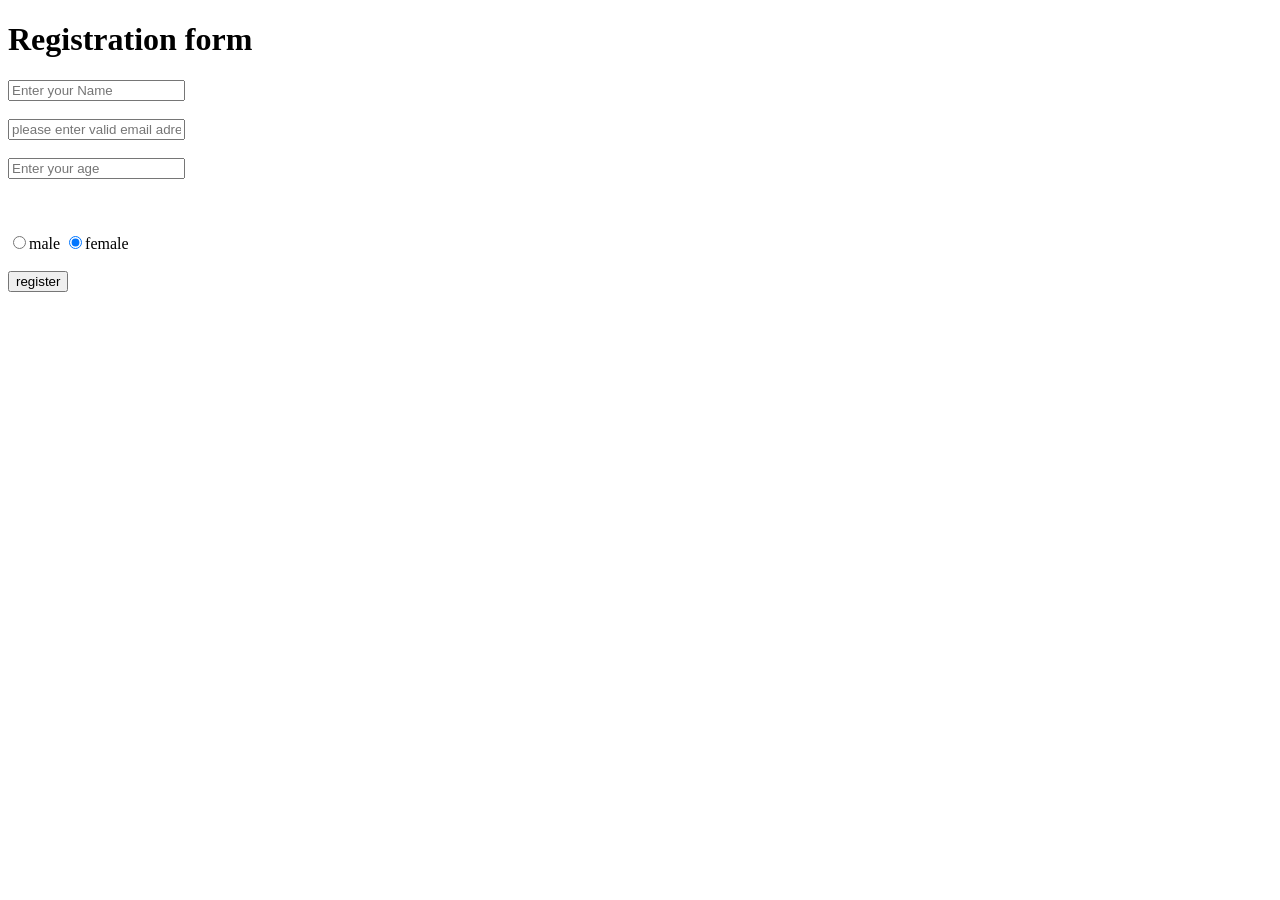
==== index.html @ 9a351b7e "Update and rename registrationform.html to index.html" ====
<!DOCTYPE html>
<html lang="en">
<head>
  <meta charset="UTF-8">
  <meta name="viewport" content="width=device-width, initial-scale=1.0">
  <title>registration</title>
  <link rel="stylesheet" href="form.css">
</head>
<body>
  <div class="box">
  <form>
    <h1>Registration form</h1>
    <input type="text" name="name" placeholder="Enter your Name" required><br><br>
  <input type="email" name="email" placeholder="please enter valid email adress" required><br><br>
    <input type="number" name="age" placeholder="Enter your age" if(preg_match[^/0-9 $/]) mini="5" step="5" max="90" required><br><br>
  <label ></label> <br><br>
  <input type="radio" name="gender" value="male" required checked>male
    <input type="radio" name="gender" value="female" checked>female<br><br>
    <input type="submit" value="register">                              
  </form>
  </div>
</body>

</html>
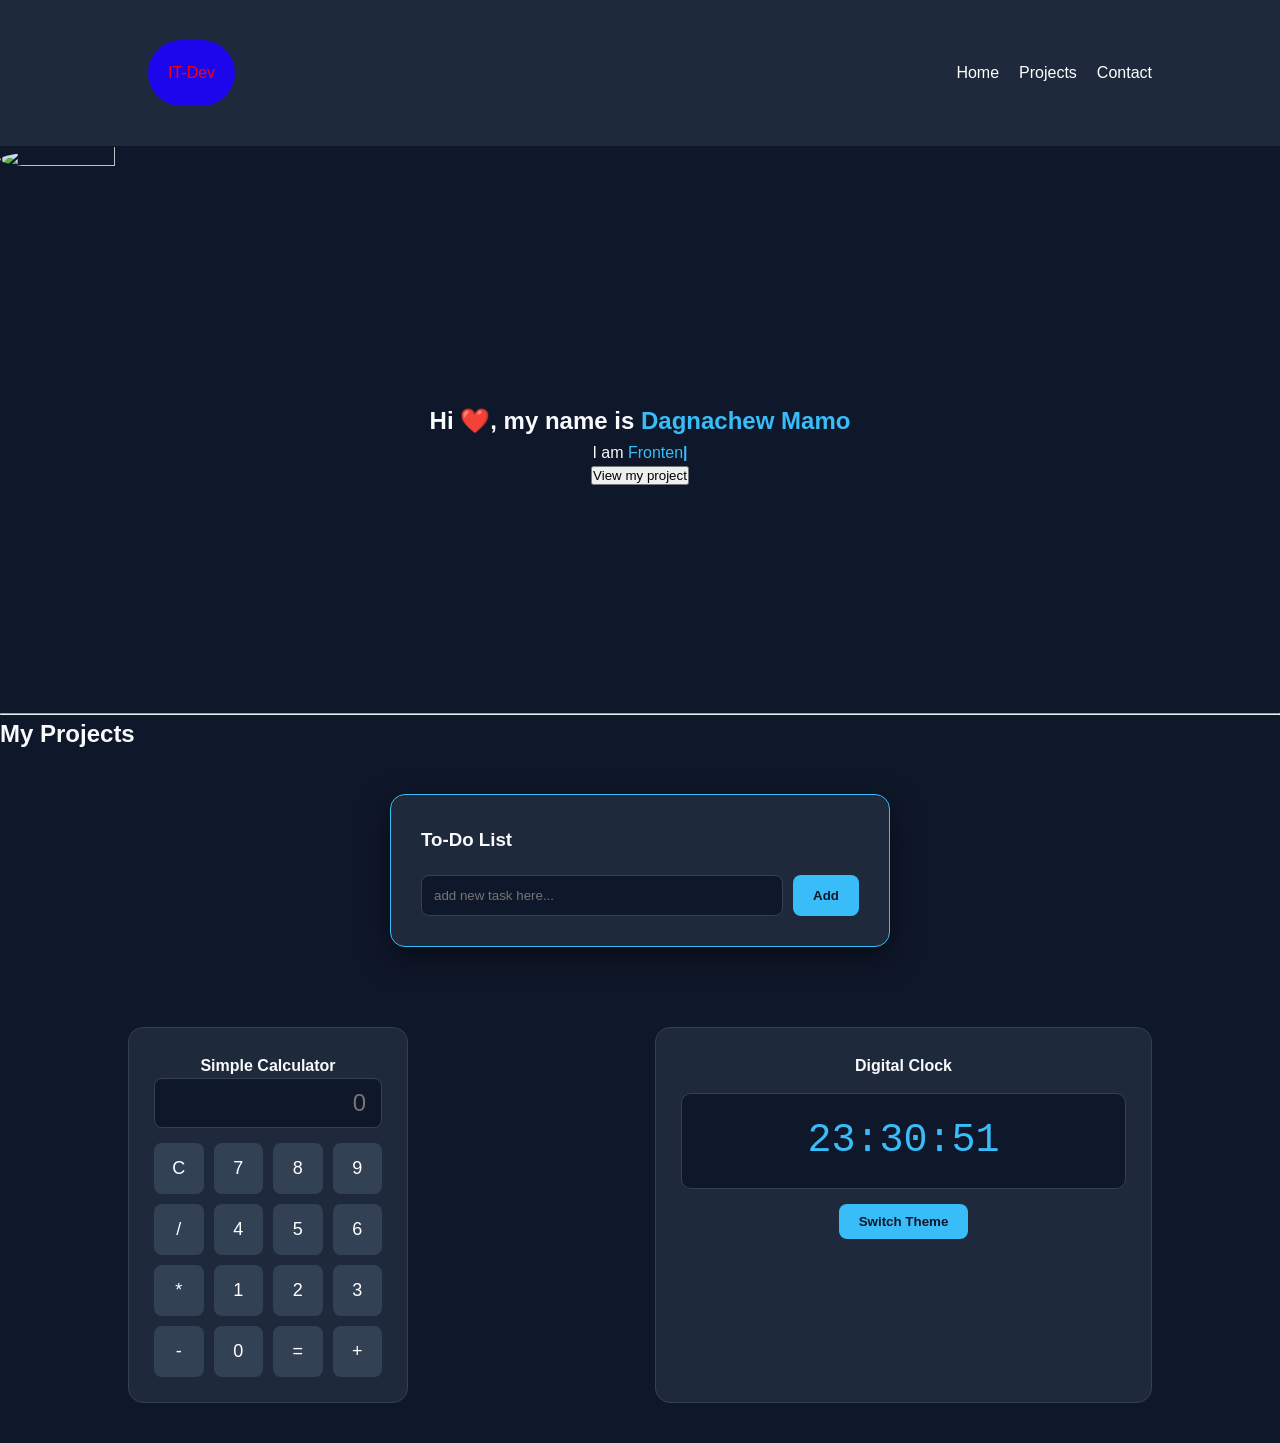
==== commit 1d4a3bbc: "Update and rename indx.html to index.html" ====
--- a/index.html
+++ b/index.html
@@ -1,24 +1,80 @@
-<!DOCTYPE html>
+<!doctype html>
 <html lang="en">
-<head>
-  <meta charset="UTF-8">
-  <meta name="viewport" content="width=device-width, initial-scale=1.0">
-  <title>registration</title>
-  <link rel="stylesheet" href="form.css">
-</head>
-<body>
-  <div class="box">
-  <form>
-    <h1>Registration form</h1>
-    <input type="text" name="name" placeholder="Enter your Name" required><br><br>
-  <input type="email" name="email" placeholder="please enter valid email adress" required><br><br>
-    <input type="number" name="age" placeholder="Enter your age" if(preg_match[^/0-9 $/]) mini="5" step="5" max="90" required><br><br>
-  <label ></label> <br><br>
-  <input type="radio" name="gender" value="male" required checked>male
-    <input type="radio" name="gender" value="female" checked>female<br><br>
-    <input type="submit" value="register">                              
-  </form>
-  </div>
-</body>
+  <head>
+    <meta charset="UTF-8" />
+    <meta name="viewport" content="width=device-width, initial-scale=1.0" />
+    <title>Dagnachew Mamo | IT Portfolio</title>
+    <link rel="stylesheet" href="stayle.css" />
+  </head>
+  <body>
+    <nav>
+      <div class="logo">IT-Dev</div>
+      <ul>
+        <li><a href="#home">Home</a></li>
+        <li><a href="#projects">Projects</a></li>
+        <li><a href="#contact">Contact</a></li>
+      </ul>
+    </nav>
+<img src="dagnachew.png" class="dagnachew" width="30%" height="30%"   alt="">
+    <section id="home" class="hero">
+      <h1>Hi ❤️, my name is <span class="highlight">Dagnachew Mamo</span></h1>
+      <p>
+        I am <span class="type-text highlight"></span
+        ><span class="cursor">|</span>
+      </p>
+      <button class="btn">View my project</button>
+    </section>
+    <hr />
+    <section id="projects">
+      <h2>My Projects</h2>
 
+      <div class="todo-card">
+        <h3>To-Do List</h3>
+        <div class="input-row">
+          <input
+            type="text"
+            id="todoInput"
+            placeholder="add new task here..."
+          />
+          <button id="addBtn">Add</button>
+        </div>
+        <ul id="taskList"></ul>
+      </div>
+
+      <div class="project-grid">
+        <div class="project-card calculator">
+          <h4>Simple Calculator</h4>
+          <div class="calc-display">
+            <input type="text" id="display" readonly placeholder="0" />
+          </div>
+          <div class="calc-buttons">
+            <button onclick="clearDisplay()">C</button>
+            <button onclick="appendToDisplay('7')">7</button>
+            <button onclick="appendToDisplay('8')">8</button>
+            <button onclick="appendToDisplay('9')">9</button>
+            <button onclick="appendToDisplay('/')">/</button>
+            <button onclick="appendToDisplay('4')">4</button>
+            <button onclick="appendToDisplay('5')">5</button>
+            <button onclick="appendToDisplay('6')">6</button>
+            <button onclick="appendToDisplay('*')">*</button>
+            <button onclick="appendToDisplay('1')">1</button>
+            <button onclick="appendToDisplay('2')">2</button>
+            <button onclick="appendToDisplay('3')">3</button>
+            <button onclick="appendToDisplay('-')">-</button>
+            <button onclick="appendToDisplay('0')">0</button>
+            <button onclick="calculate()">=</button>
+            <button onclick="appendToDisplay('+')">+</button>
+          </div>
+        </div>
+
+        <div class="project-card clock-card">
+          <h4>Digital Clock</h4>
+          <div id="clock">00:00:00</div>
+          <button id="theme-toggle">Switch Theme</button>
+        </div>
+      </div>
+    </section>
+
+    <script src="script.js"></script>
+  </body>
 </html>
--- a/stayle.css
+++ b/stayle.css
@@ -0,0 +1,242 @@
+
+* {
+    margin: 0;
+    padding: 0;
+    box-sizing: border-box;
+    font-family: 'Segoe UI', Tahoma, Geneva, Verdana, sans-serif;
+}
+
+body {
+    background-color: #0f172a;
+    color: #f8fafc;
+    line-height: 1.6;
+    transition: background-color 0.3s, color 0.3s;
+}
+.dagnachew{
+    border-radius: 50%; 
+  object-fit: cover;   
+}
+
+nav {
+    display: flex;
+    justify-content: space-between;
+    align-items: center;
+    padding: 20px 10%;
+    background: #1e293b;
+    position: sticky;
+    top: 0;
+    z-index: 1000;
+}
+
+nav ul {
+    display: flex;
+    list-style: none;
+}
+
+nav ul li a {
+    color: white;
+    text-decoration: none;
+    margin-left: 20px;
+    transition: color 0.3s;
+}
+
+nav ul li a:hover {
+    color: #38bdf8;
+}
+
+
+.hero {
+    height: 60vh;
+    display: flex;
+    flex-direction: column;
+    justify-content: center;
+    align-items: center;
+    text-align: center;
+}
+
+.highlight {
+    color: #38bdf8;
+}
+
+.cursor {
+    font-weight: bold;
+    color: #38bdf8;
+    animation: blink 0.7s infinite;
+}
+
+@keyframes blink {
+    50% { opacity: 0; }
+}
+
+.project-grid {
+    display: grid;
+    grid-template-columns: repeat(auto-fit, minmax(300px, 1fr));
+    gap: 30px;
+    padding: 40px 10%;
+}
+
+.project-card {
+    background: #1e293b;
+    border-radius: 15px;
+    padding: 25px;
+    border: 1px solid #334155;
+    transition: transform 0.3s ease, border-color 0.3s;
+    display: flex;
+    flex-direction: column;
+    align-items: center;
+}
+
+.project-card:hover {
+    transform: translateY(-10px);
+    border-color: #38bdf8;
+}
+
+
+.todo-card {
+    background: #1e293b;
+    padding: 30px;
+    border-radius: 15px;
+    max-width: 500px;
+    margin: 40px auto; 
+    border: 1px solid #38bdf8;
+    box-shadow: 0 10px 30px rgba(0,0,0,0.5);
+}
+
+.input-row {
+    display: flex;
+    gap: 10px;
+    margin-top: 20px;
+    justify-content: center;
+}
+
+#todoInput {
+    padding: 12px;
+    background: #0f172a;
+    color: white;
+    border: 1px solid #334155;
+    border-radius: 8px;
+    flex: 1;
+}
+
+#addBtn {
+    padding: 12px 20px;
+    background: #38bdf8;
+    color: #0f172a;
+    border: none;
+    border-radius: 8px;
+    font-weight: bold;
+    cursor: pointer;
+    transition: all 0.3s;
+}
+
+#taskList li {
+    background: #334155;
+    margin-bottom: 10px;
+    padding: 12px;
+    border-radius: 8px;
+    display: flex;
+    justify-content: space-between;
+    align-items: center;
+    border-left: 5px solid #38bdf8;
+}
+
+
+.calculator {
+    width: 100%;
+    max-width: 280px;
+}
+
+.calc-display input {
+    width: 100%;
+    height: 50px;
+    background: #0f172a;
+    border: 1px solid #334155;
+    color: #38bdf8;
+    text-align: right;
+    padding: 15px;
+    font-size: 24px;
+    border-radius: 8px;
+    margin-bottom: 15px;
+}
+
+.calc-buttons {
+    display: grid;
+    grid-template-columns: repeat(4, 1fr);
+    gap: 10px;
+    width: 100%;
+}
+
+.calc-buttons button {
+    padding: 15px;
+    background: #334155;
+    border: none;
+    color: white;
+    border-radius: 8px;
+    cursor: pointer;
+    font-size: 18px;
+}
+.clock-card {
+    display: flex;
+    flex-direction: column;
+    align-items: center; 
+    gap: 15px;
+}
+
+#clock {
+    font-size: 2.5rem;
+    font-family: 'Courier New', Courier, monospace;
+    color: #38bdf8;
+    background: #0f172a;
+    padding: 15px 25px;
+    border-radius: 10px;
+    border: 1px solid #334155;
+    width: 100%;
+    text-align: center;
+}
+
+#theme-toggle {
+    padding: 10px 20px;
+    background: #38bdf8;
+    color: #0f172a;
+    border: none;
+    border-radius: 8px;
+    cursor: pointer;
+    font-weight: bold;
+    transition: 0.3s;
+}
+
+#theme-toggle:hover {
+    background: #0ea5e9;
+}
+
+
+body.light-mode {
+    background-color: #f1f5f9;
+    color: #0f172a;
+}
+
+body.light-mode nav, 
+body.light-mode .project-card, 
+body.light-mode .todo-card {
+    background: #ffffff;
+    border-color: #cbd5e1;
+    color: #0f172a;
+}
+body.light-mode #clock, 
+body.light-mode #todoInput, 
+body.light-mode .calc-display input {
+    background: #e2e8f0;
+    color: #0369a1;
+}
+
+body.light-mode .calc-buttons button {
+    background: #cbd5e1;
+    color: #0f172a;
+}
+.logo{
+    margin: 20px;
+    padding: 20px;
+    border-radius: 50px;
+    color: red;
+    background-color: rgb(29, 6, 236);
+}
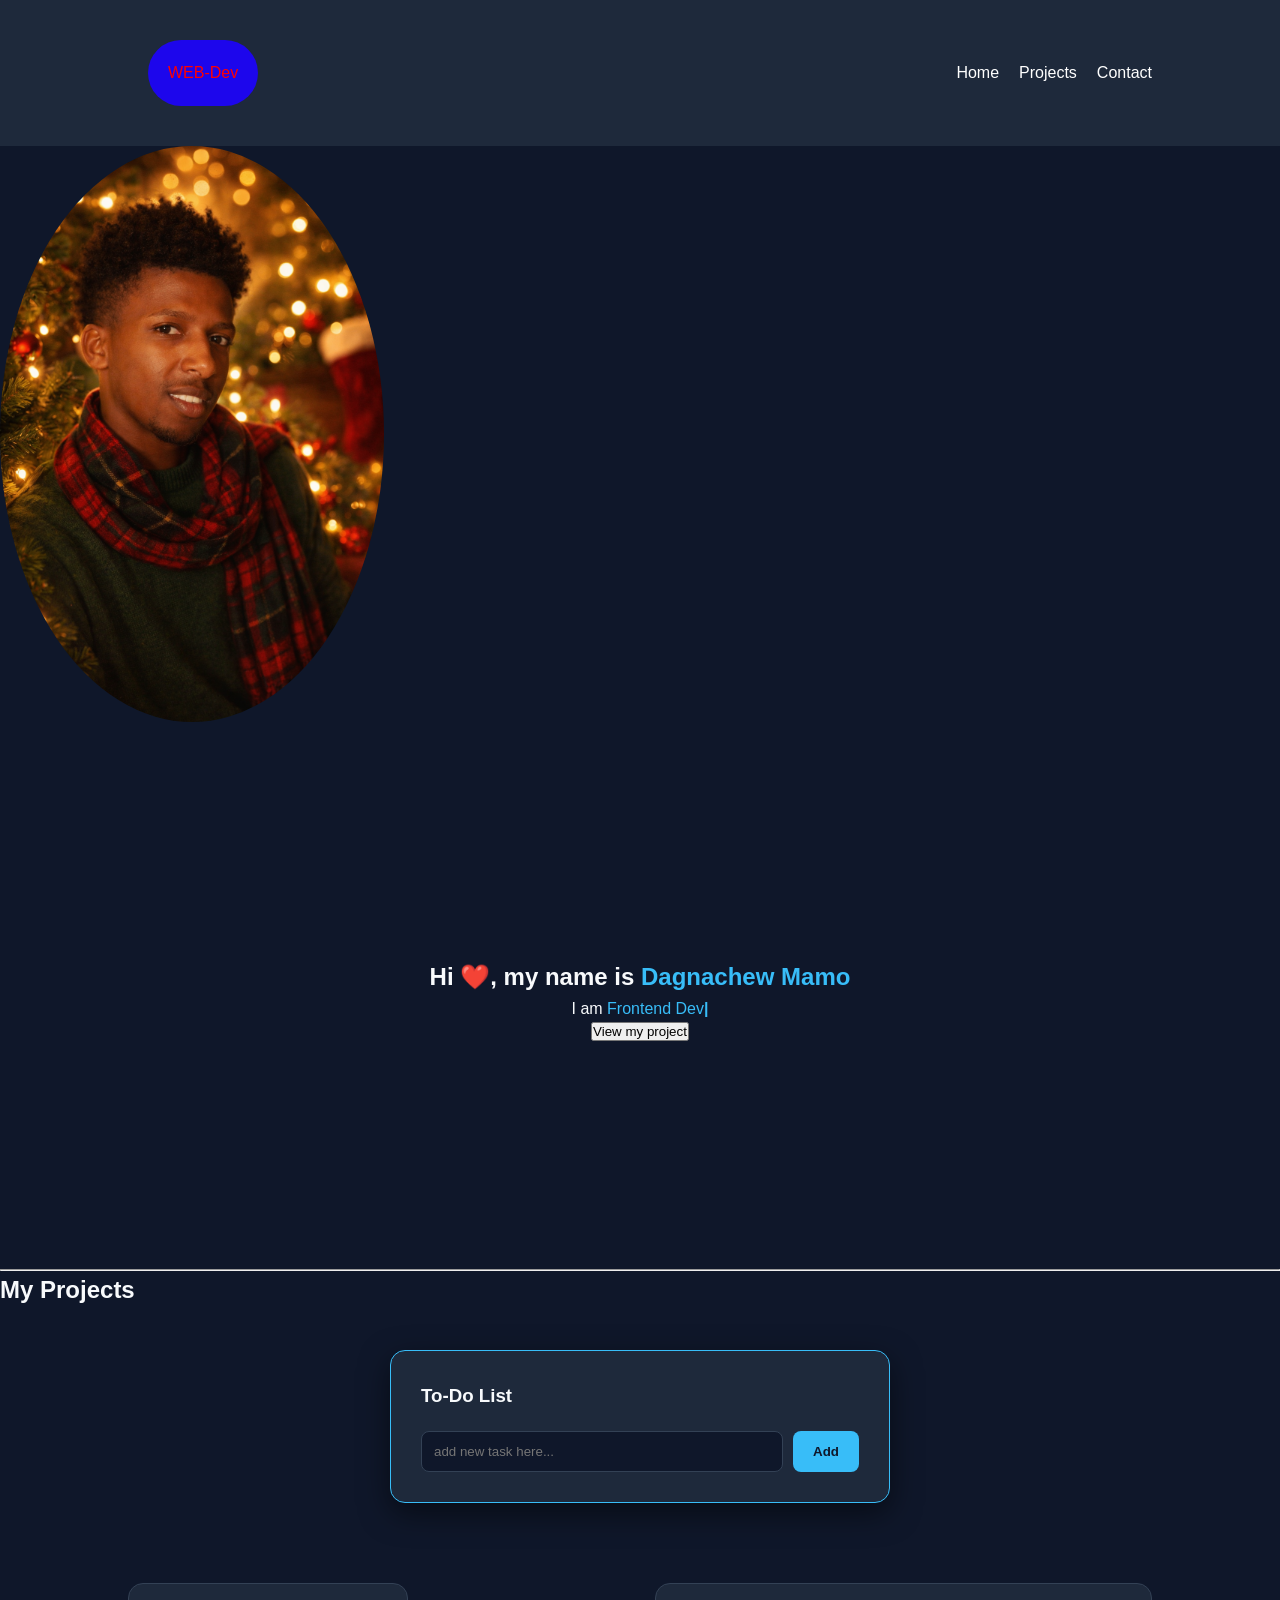
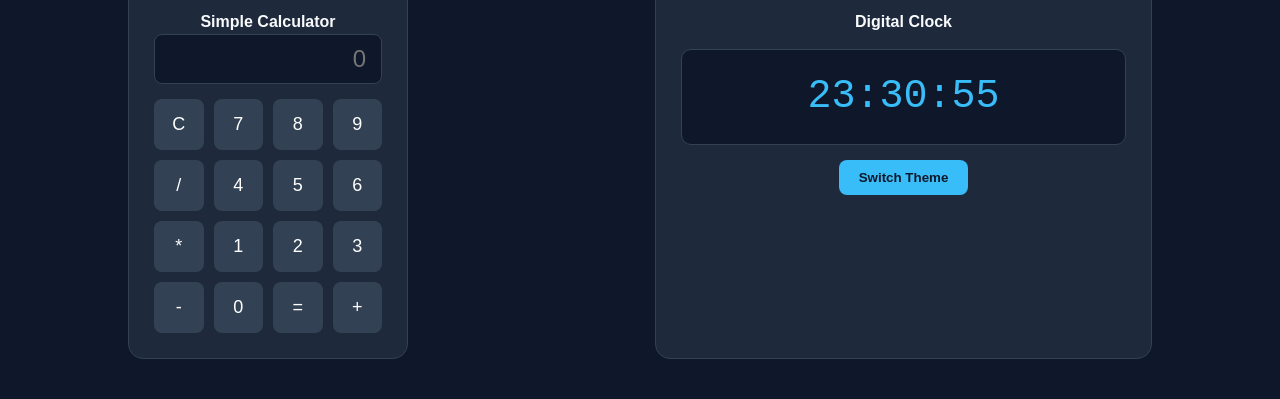
==== commit 7bc03df4: "Update navigation logo from IT-Dev to WEB-Dev" ====
--- a/index.html
+++ b/index.html
@@ -8,7 +8,7 @@
   </head>
   <body>
     <nav>
-      <div class="logo">IT-Dev</div>
+      <div class="logo">WEB-Dev</div>
       <ul>
         <li><a href="#home">Home</a></li>
         <li><a href="#projects">Projects</a></li>
@@ -78,3 +78,4 @@
     <script src="script.js"></script>
   </body>
 </html>
+
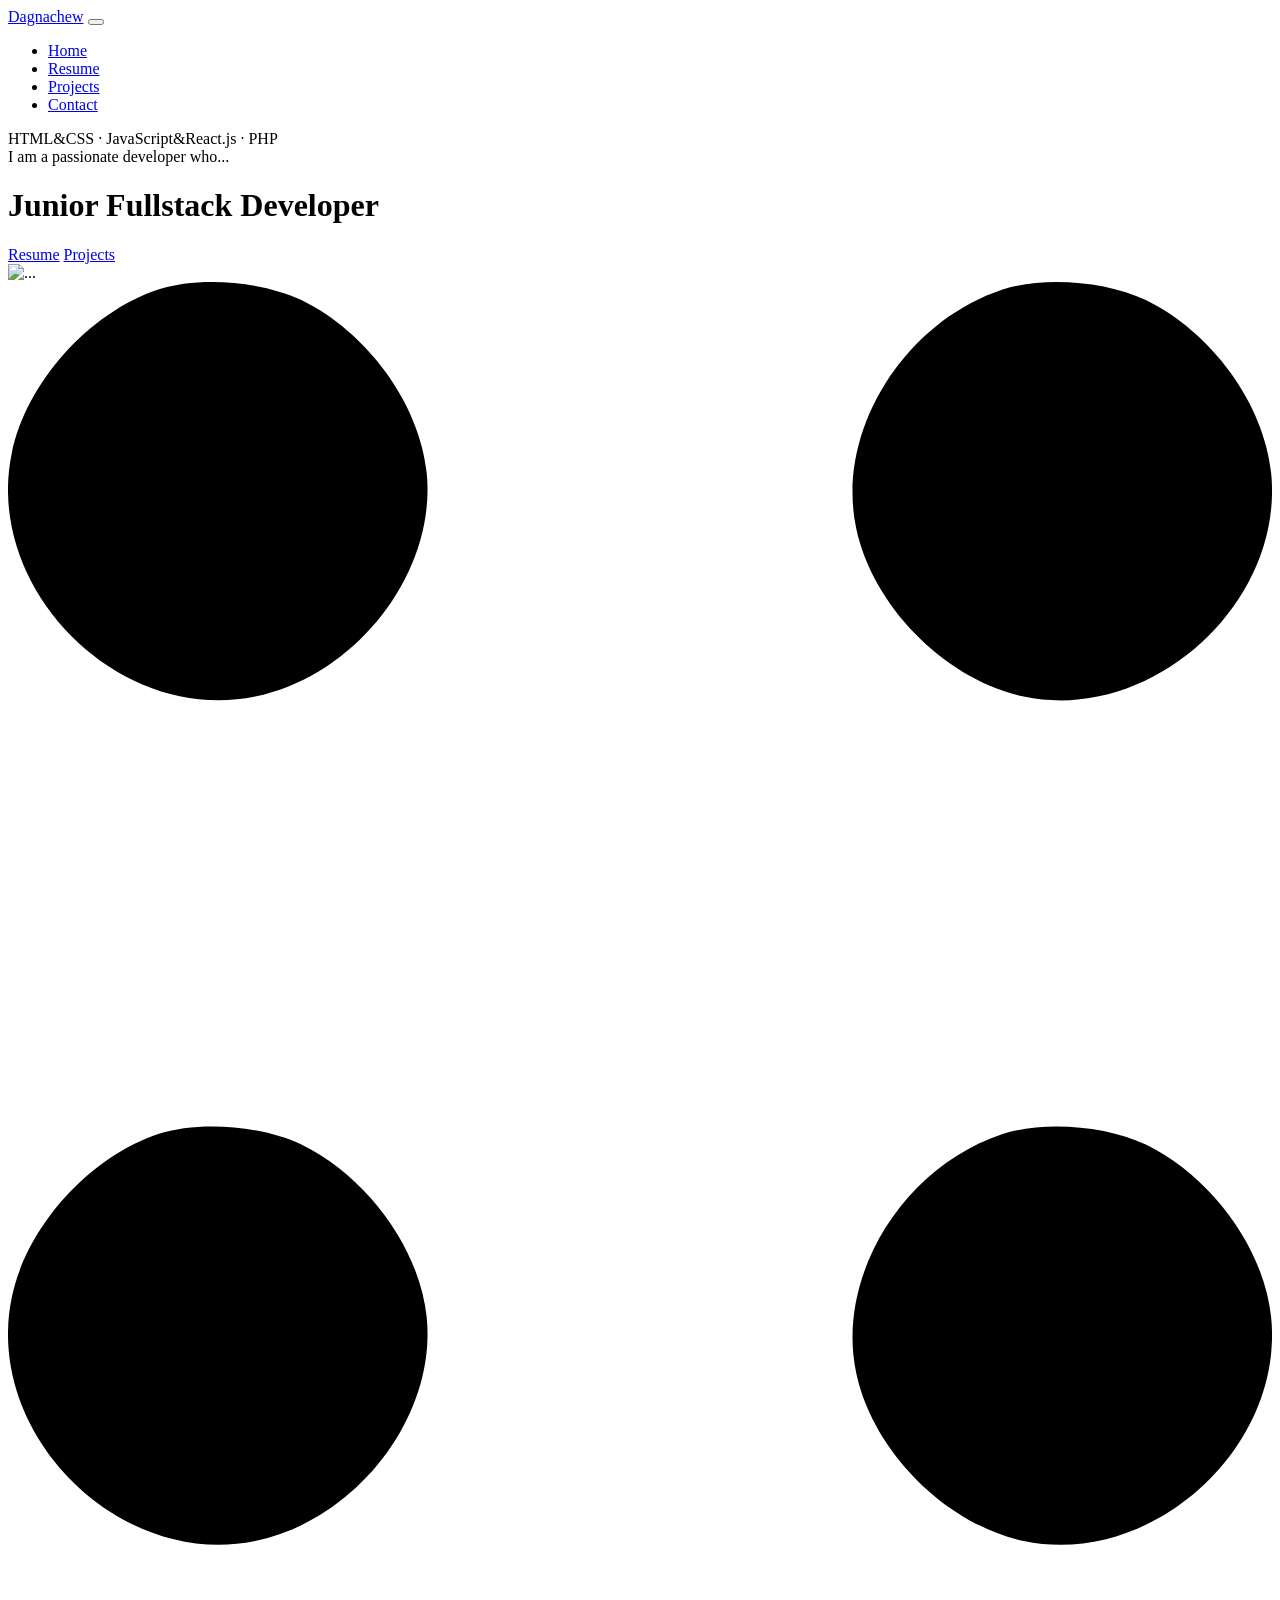
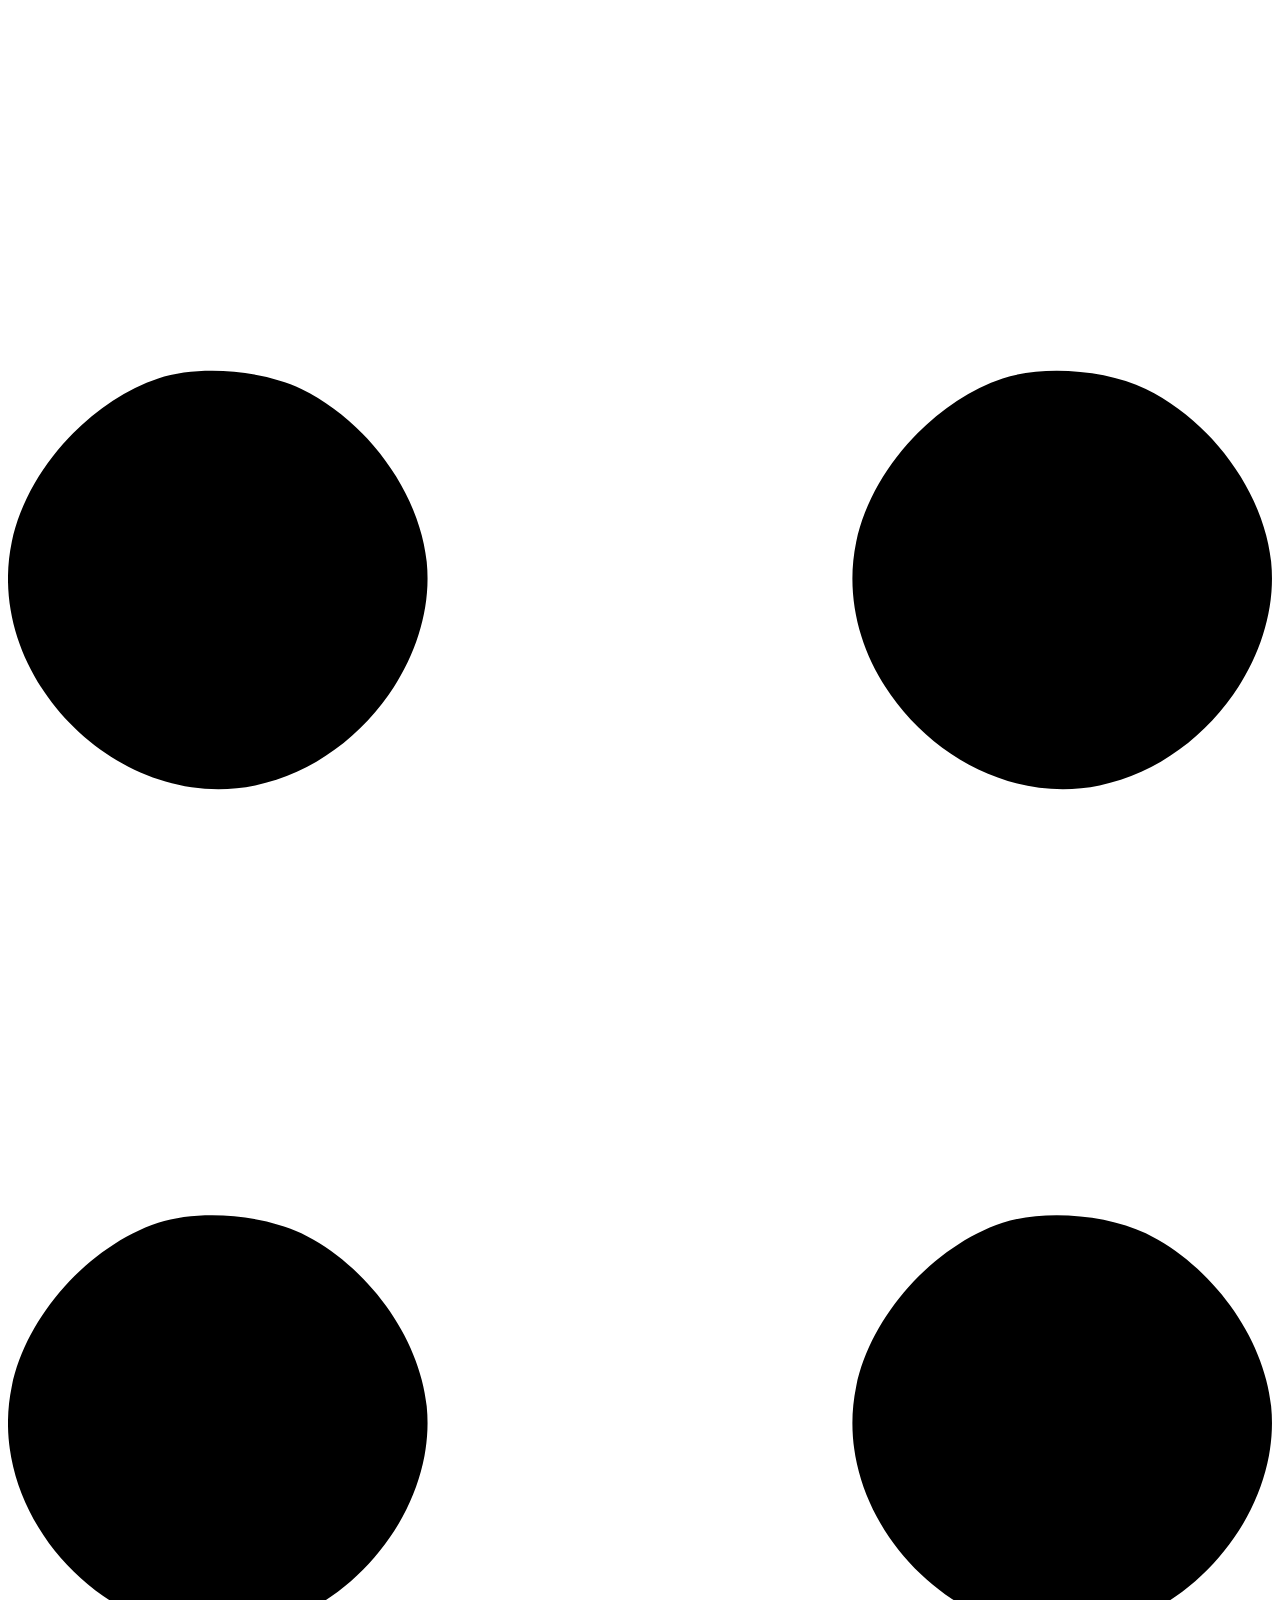
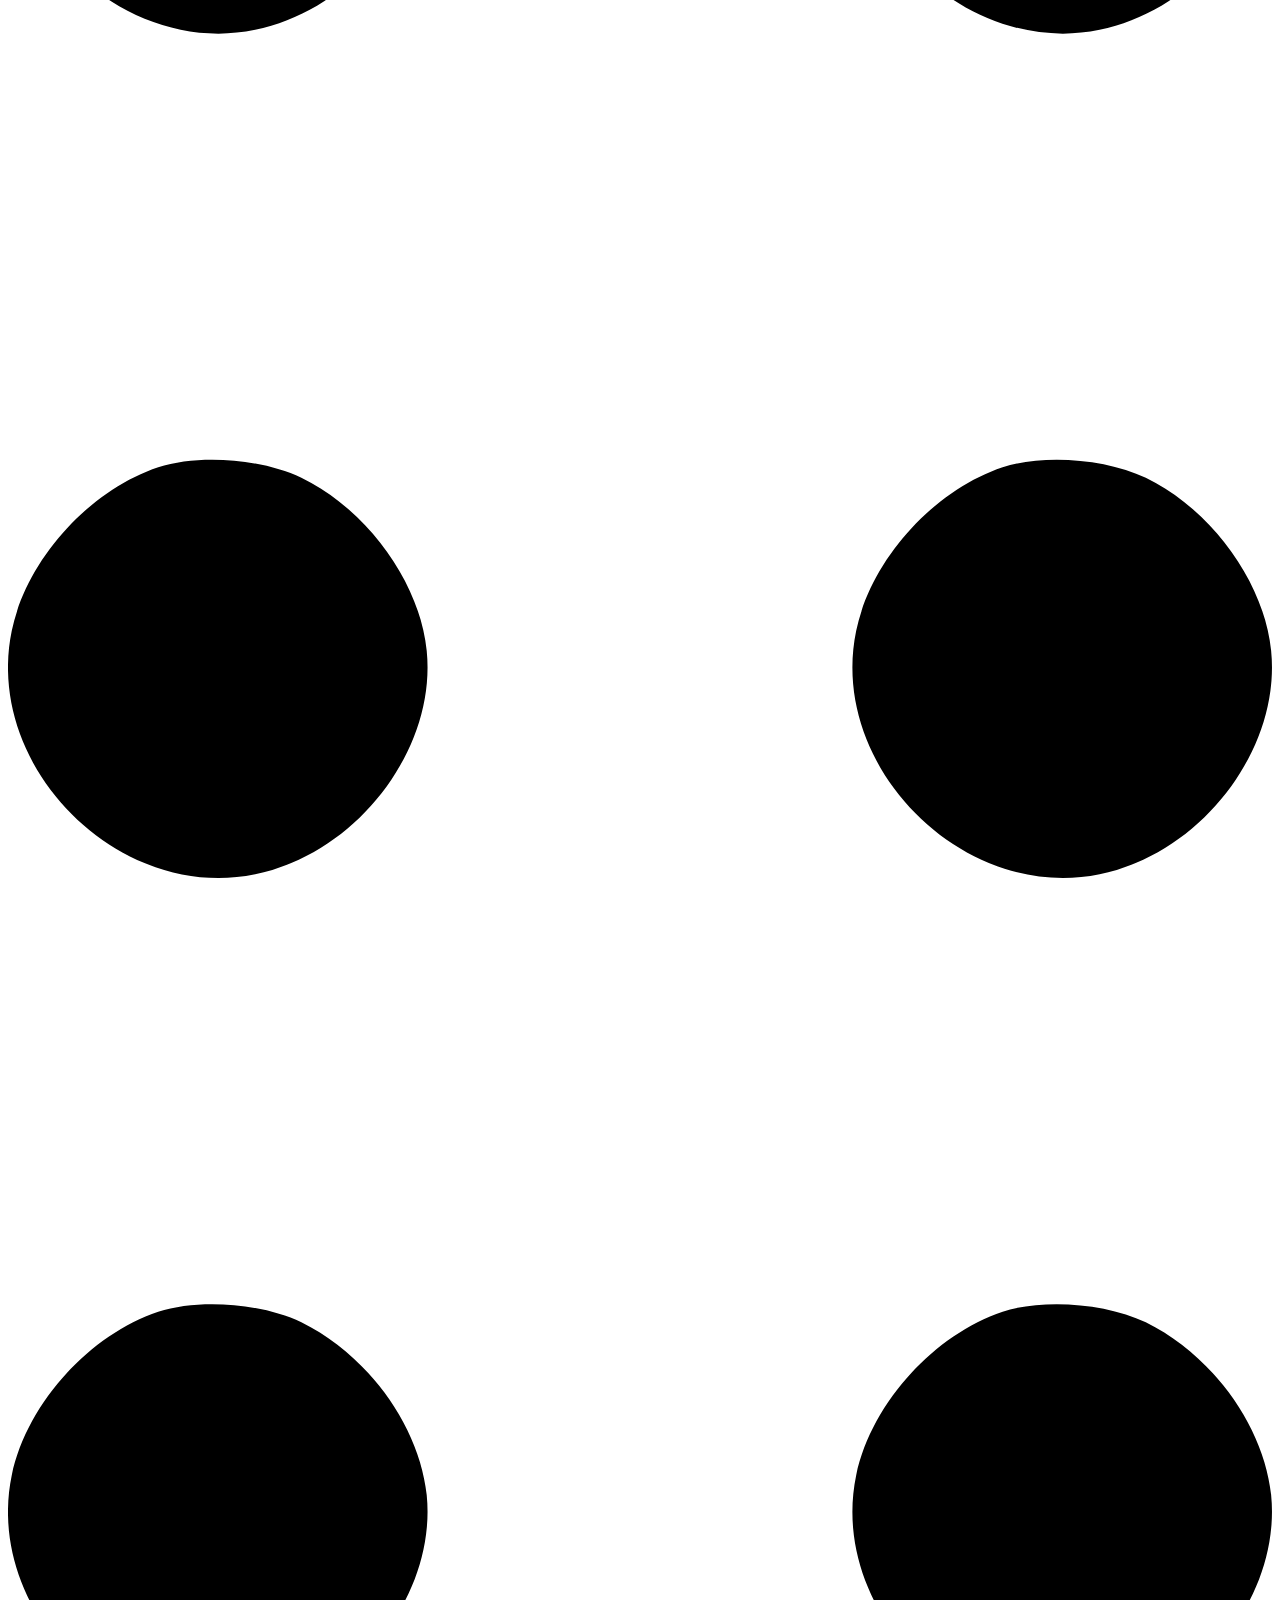
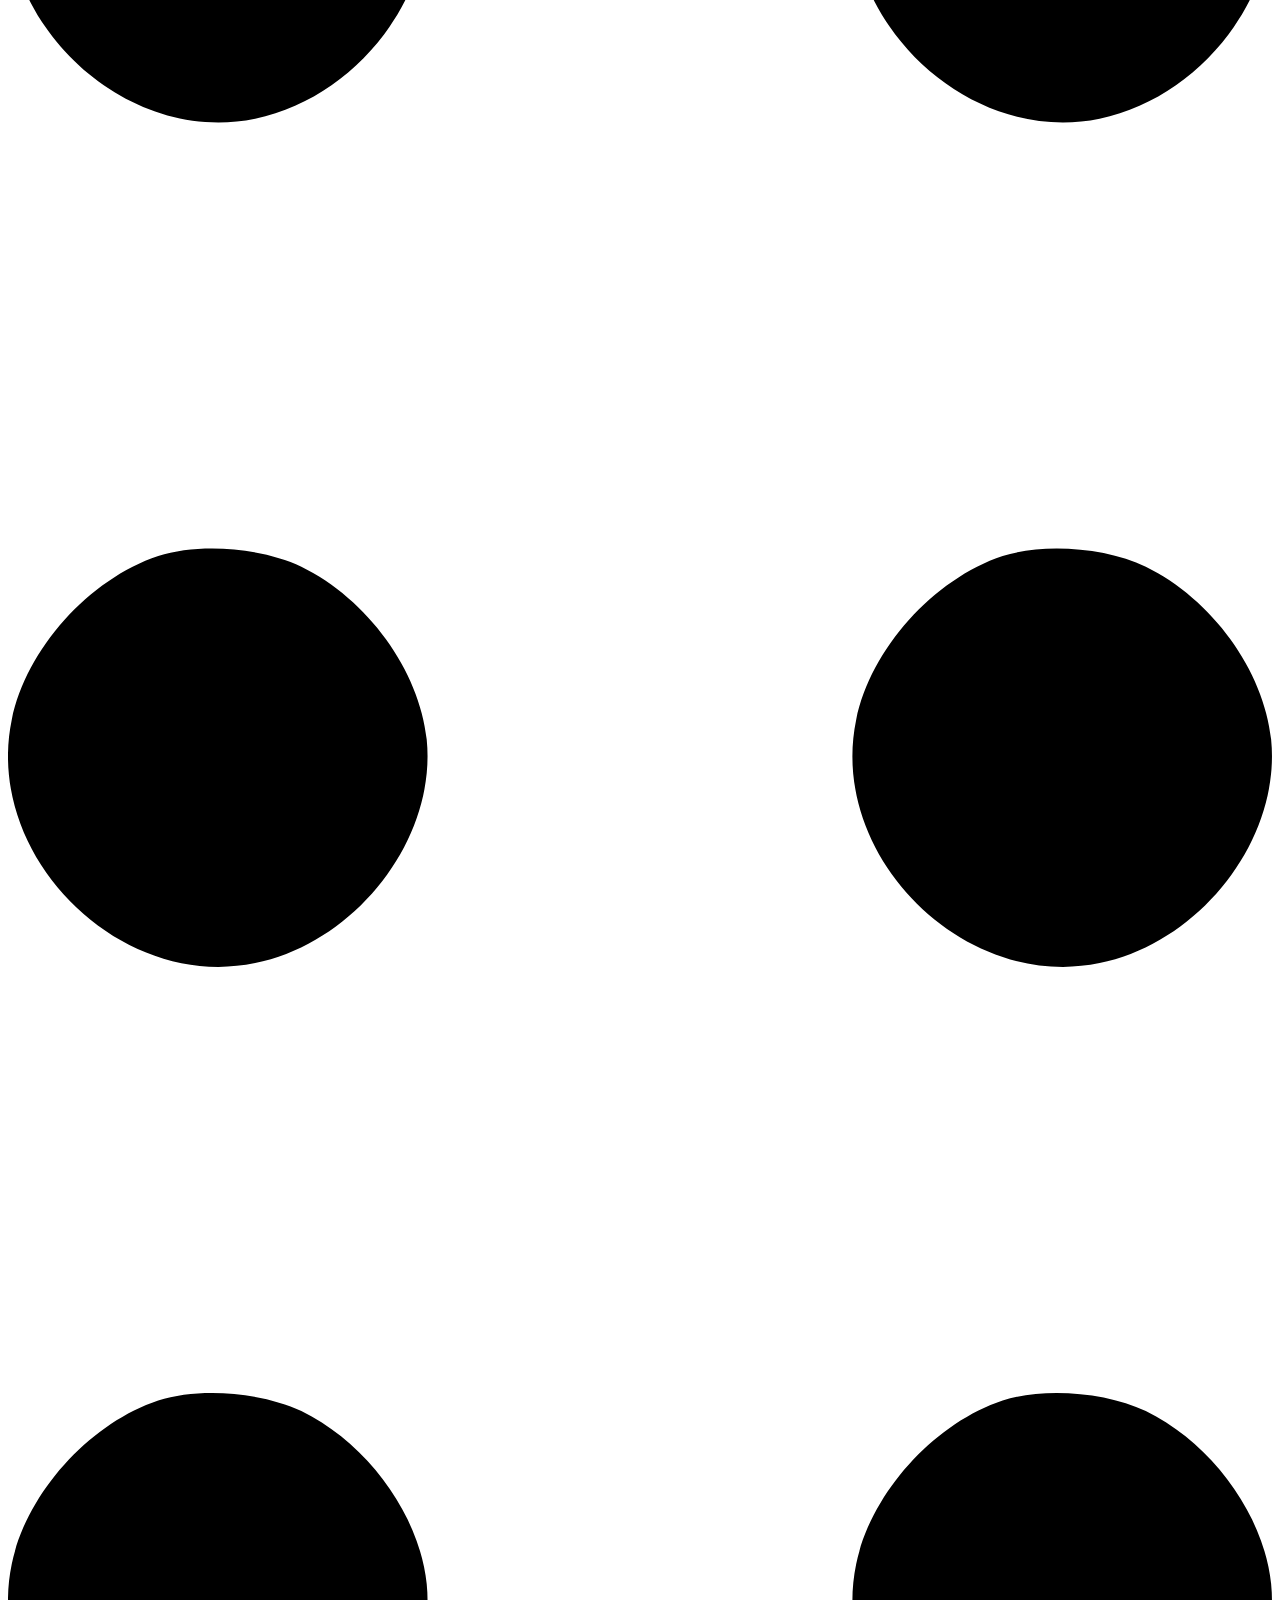
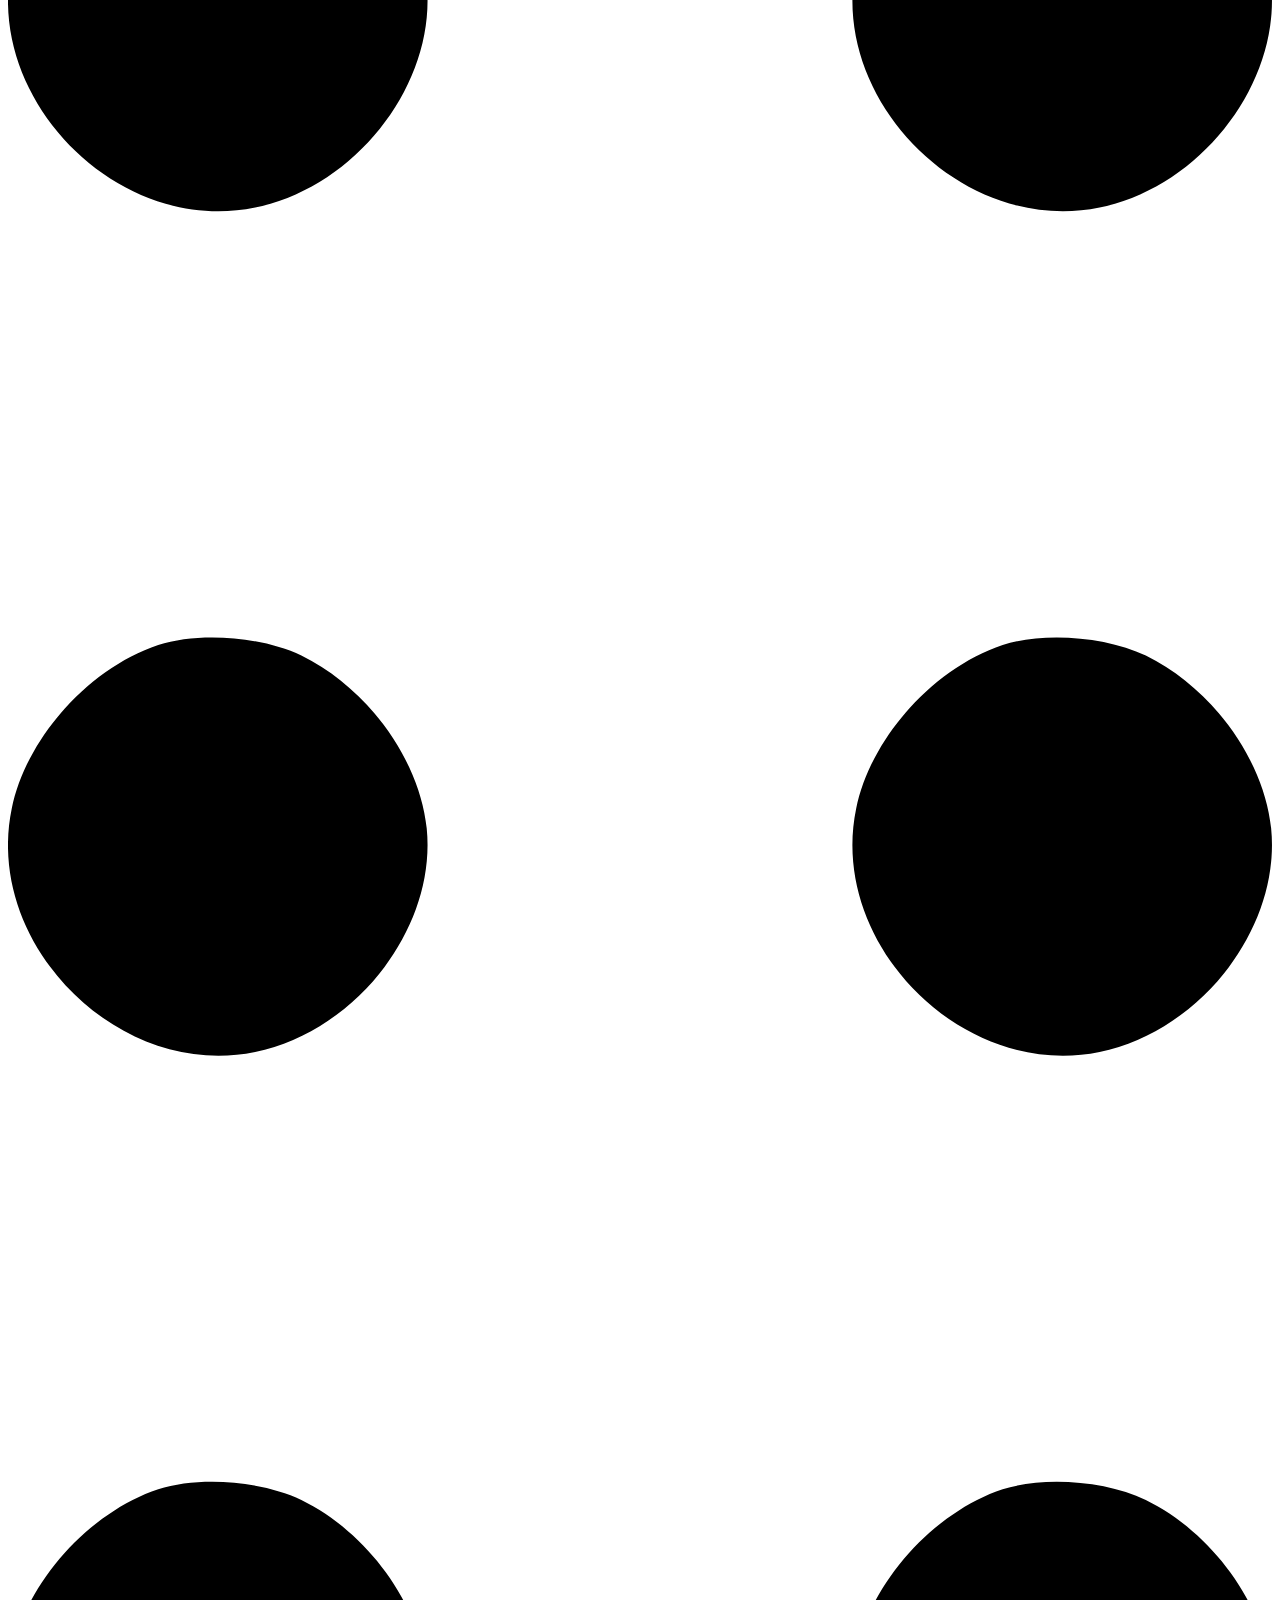
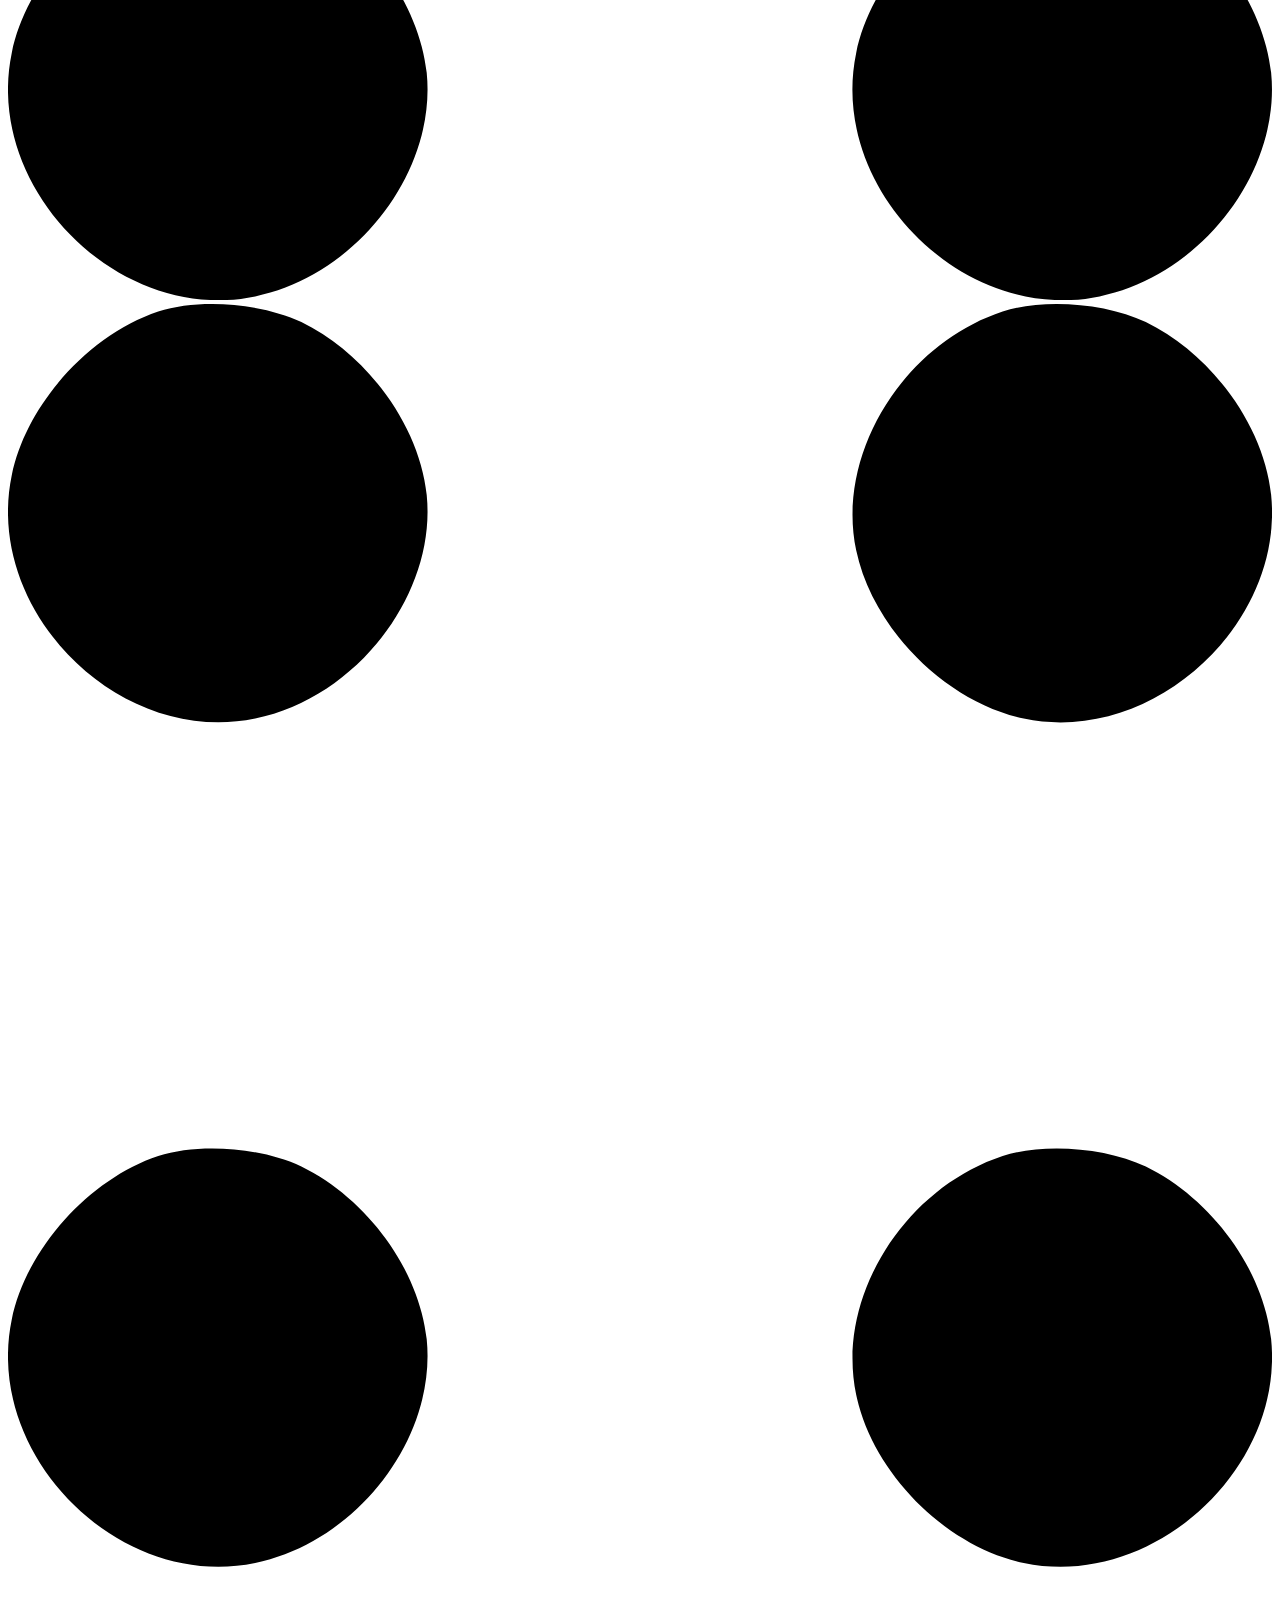
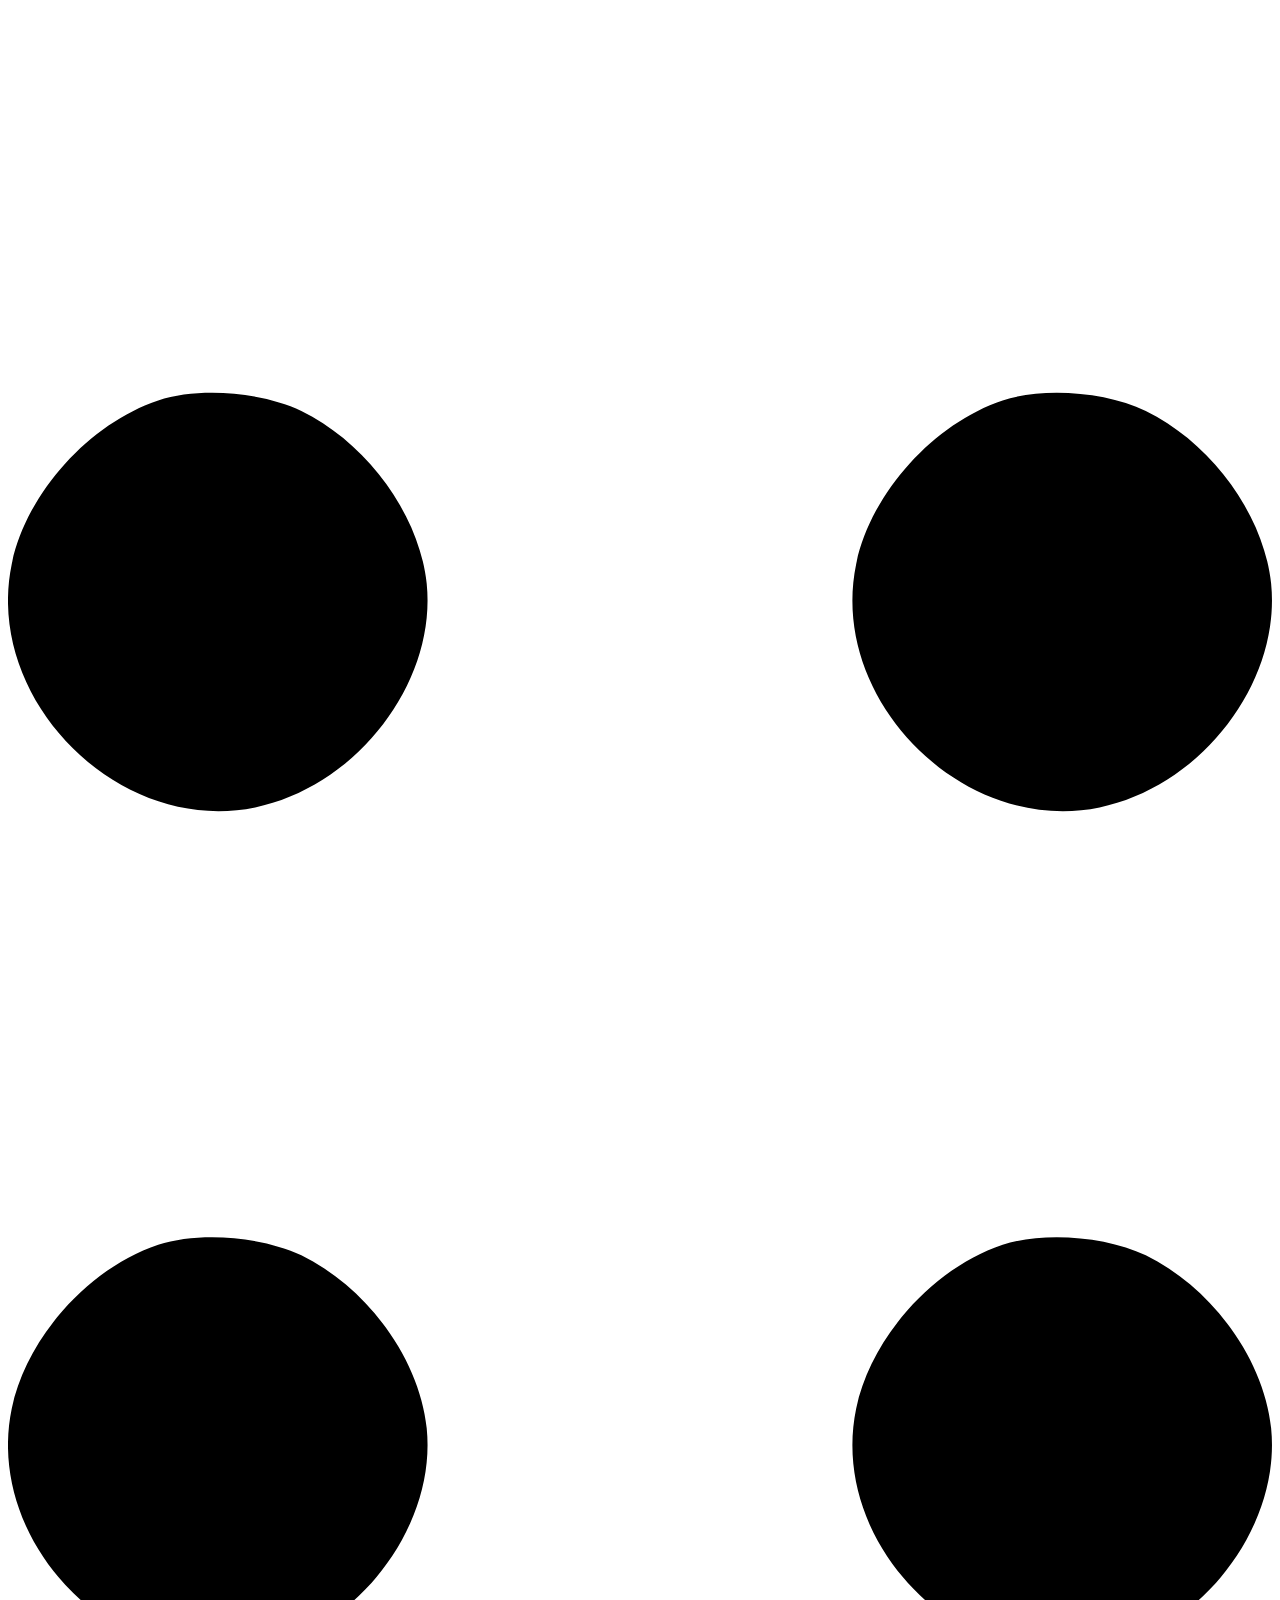
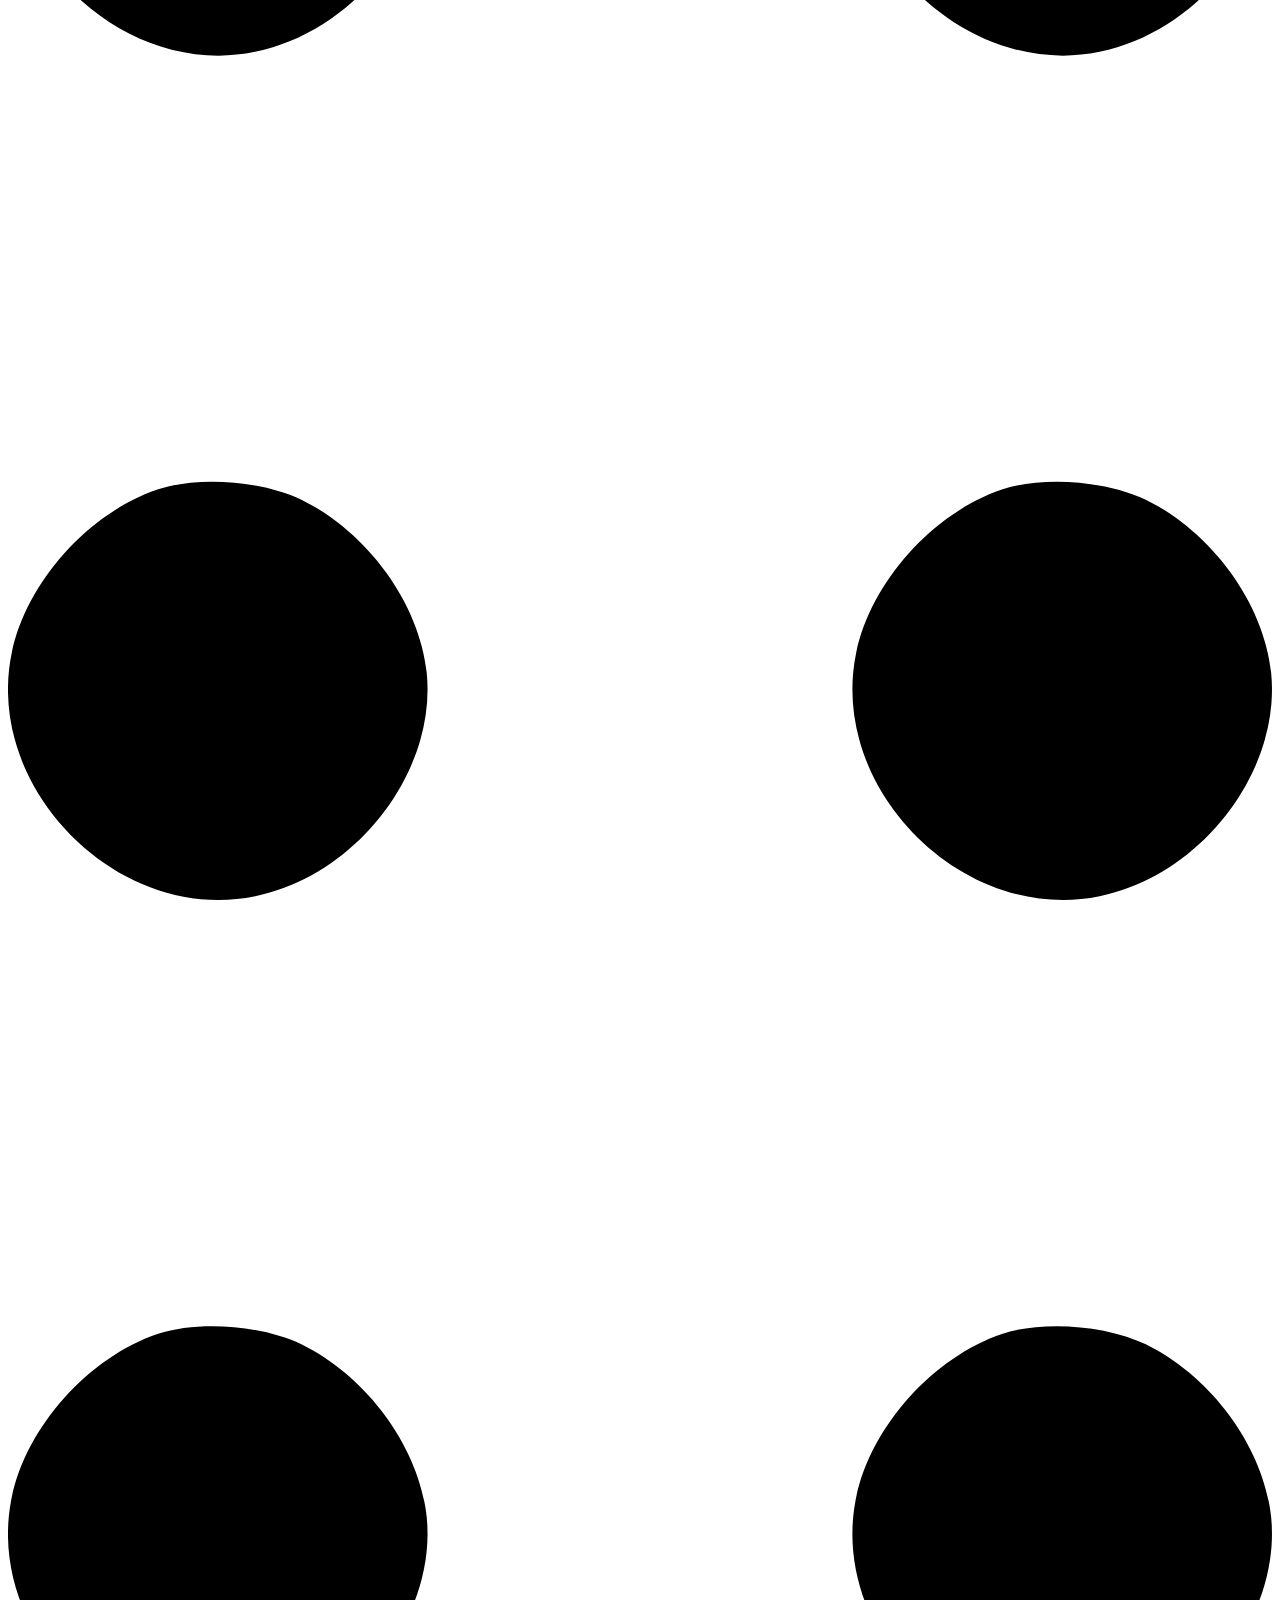
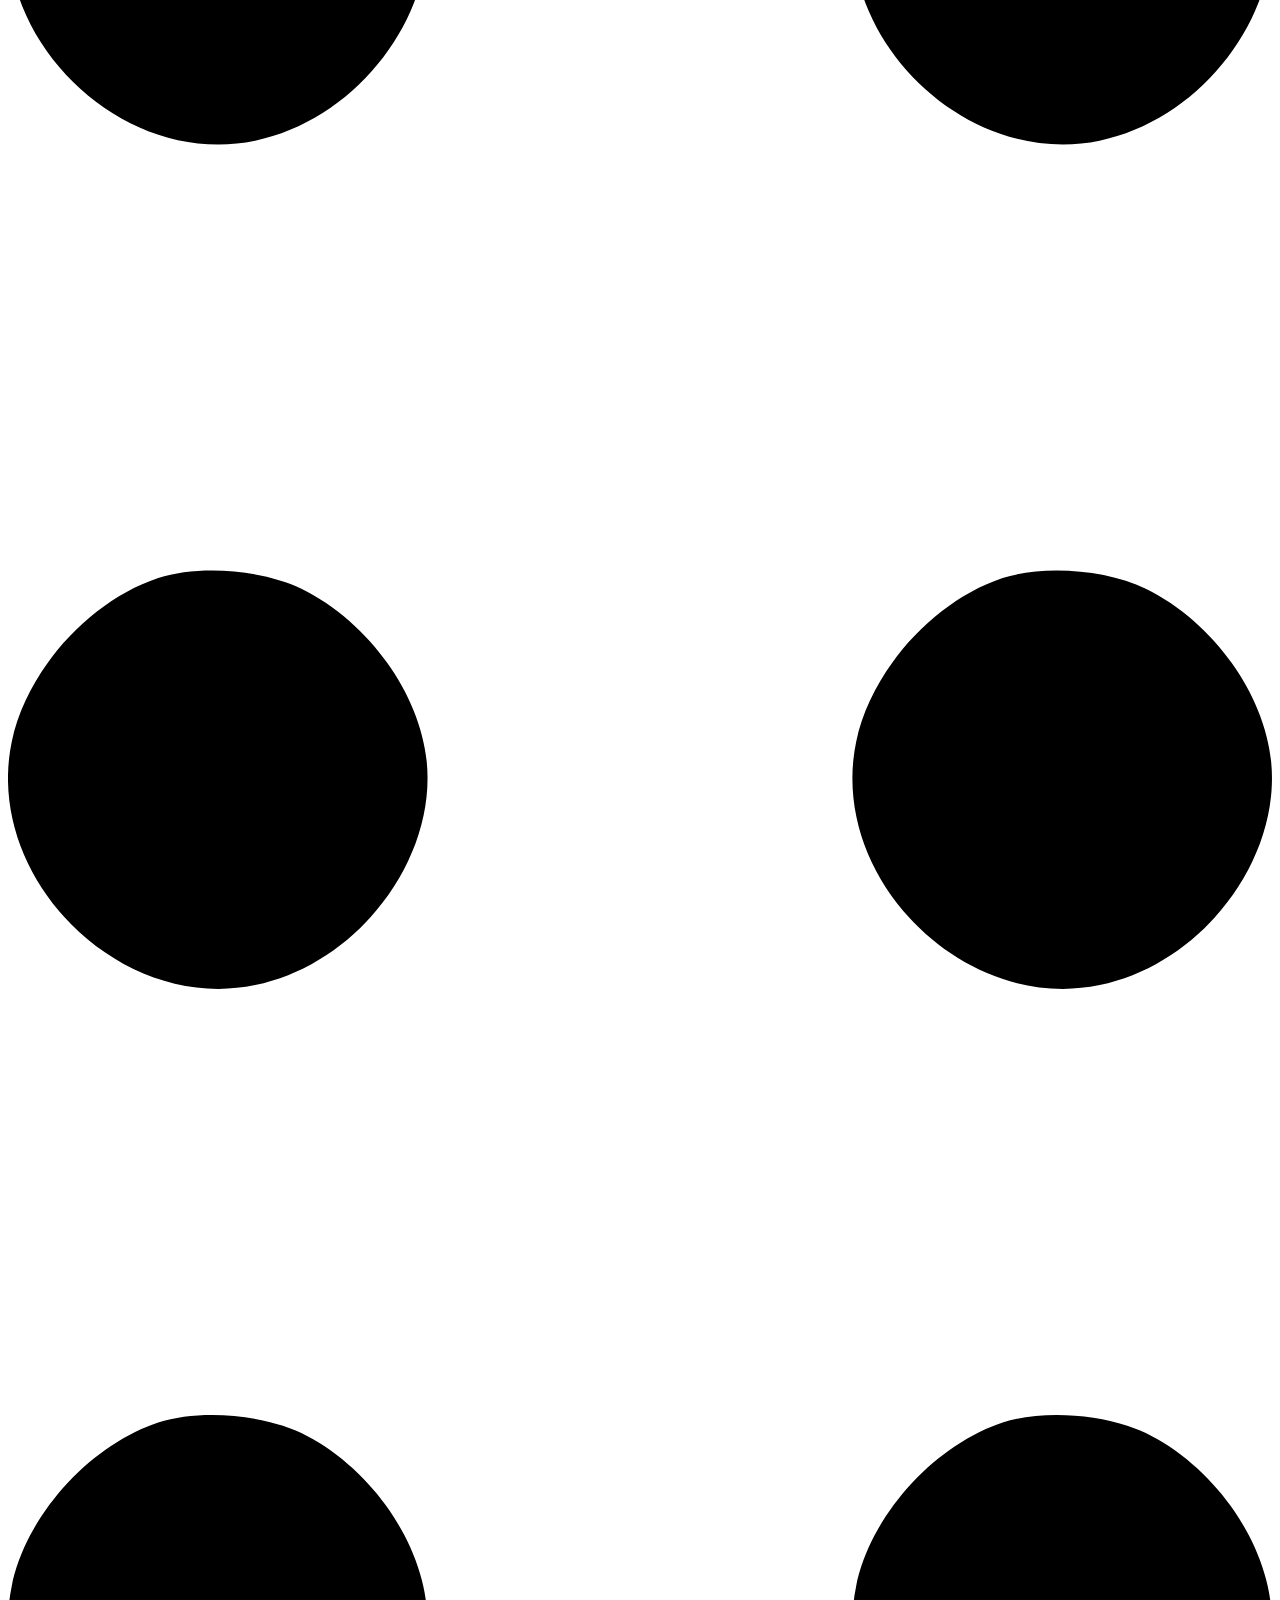
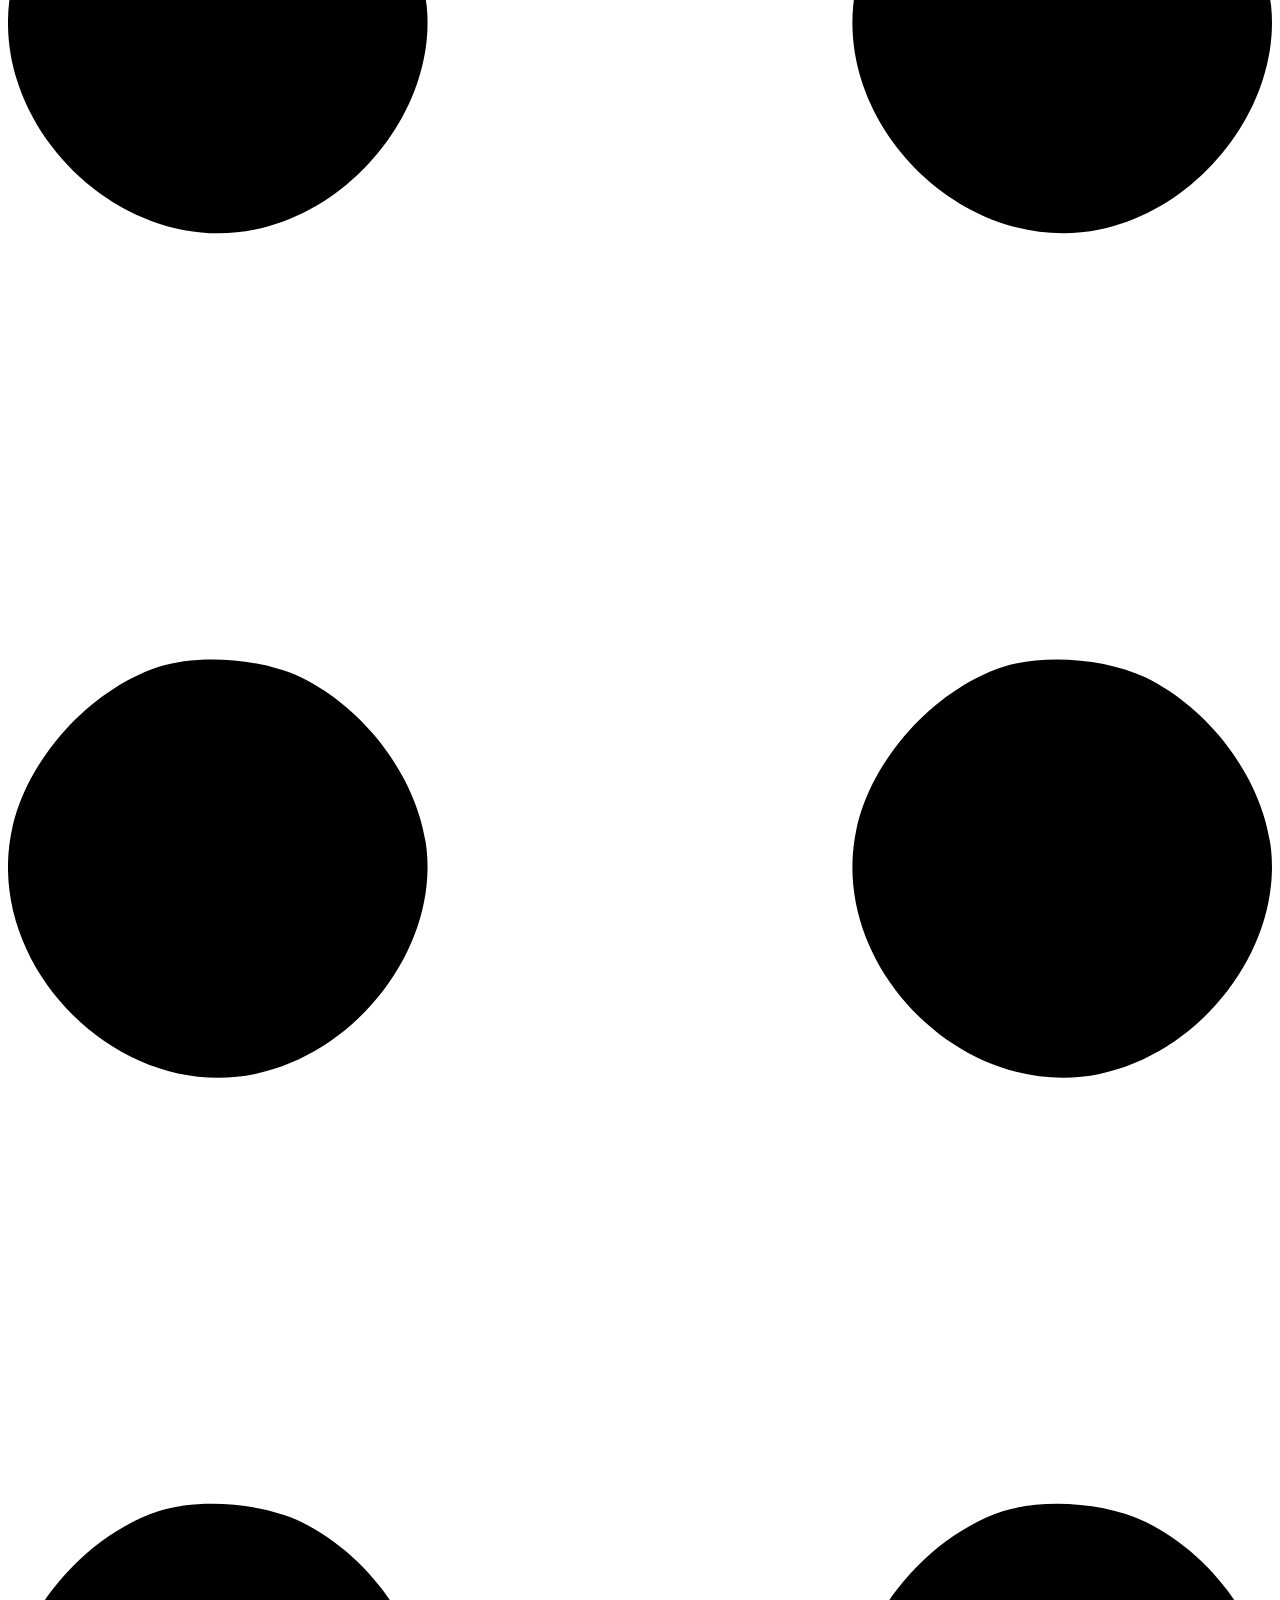
==== commit 6a2d1aa5: "Add files via upload" ====
--- a/index.html
+++ b/index.html
@@ -1,81 +1,218 @@
-<!doctype html>
-<html lang="en">
-  <head>
-    <meta charset="UTF-8" />
-    <meta name="viewport" content="width=device-width, initial-scale=1.0" />
-    <title>Dagnachew Mamo | IT Portfolio</title>
-    <link rel="stylesheet" href="stayle.css" />
-  </head>
-  <body>
-    <nav>
-      <div class="logo">WEB-Dev</div>
-      <ul>
-        <li><a href="#home">Home</a></li>
-        <li><a href="#projects">Projects</a></li>
-        <li><a href="#contact">Contact</a></li>
-      </ul>
-    </nav>
-<img src="dagnachew.png" class="dagnachew" width="30%" height="30%"   alt="">
-    <section id="home" class="hero">
-      <h1>Hi ❤️, my name is <span class="highlight">Dagnachew Mamo</span></h1>
-      <p>
-        I am <span class="type-text highlight"></span
-        ><span class="cursor">|</span>
-      </p>
-      <button class="btn">View my project</button>
-    </section>
-    <hr />
-    <section id="projects">
-      <h2>My Projects</h2>
-
-      <div class="todo-card">
-        <h3>To-Do List</h3>
-        <div class="input-row">
-          <input
-            type="text"
-            id="todoInput"
-            placeholder="add new task here..."
-          />
-          <button id="addBtn">Add</button>
-        </div>
-        <ul id="taskList"></ul>
-      </div>
-
-      <div class="project-grid">
-        <div class="project-card calculator">
-          <h4>Simple Calculator</h4>
-          <div class="calc-display">
-            <input type="text" id="display" readonly placeholder="0" />
-          </div>
-          <div class="calc-buttons">
-            <button onclick="clearDisplay()">C</button>
-            <button onclick="appendToDisplay('7')">7</button>
-            <button onclick="appendToDisplay('8')">8</button>
-            <button onclick="appendToDisplay('9')">9</button>
-            <button onclick="appendToDisplay('/')">/</button>
-            <button onclick="appendToDisplay('4')">4</button>
-            <button onclick="appendToDisplay('5')">5</button>
-            <button onclick="appendToDisplay('6')">6</button>
-            <button onclick="appendToDisplay('*')">*</button>
-            <button onclick="appendToDisplay('1')">1</button>
-            <button onclick="appendToDisplay('2')">2</button>
-            <button onclick="appendToDisplay('3')">3</button>
-            <button onclick="appendToDisplay('-')">-</button>
-            <button onclick="appendToDisplay('0')">0</button>
-            <button onclick="calculate()">=</button>
-            <button onclick="appendToDisplay('+')">+</button>
-          </div>
-        </div>
-
-        <div class="project-card clock-card">
-          <h4>Digital Clock</h4>
-          <div id="clock">00:00:00</div>
-          <button id="theme-toggle">Switch Theme</button>
-        </div>
-      </div>
-    </section>
-
-    <script src="script.js"></script>
-  </body>
-</html>
-
+<!DOCTYPE html>
+<html lang="en">
+    <head>
+        <meta charset="utf-8" />
+        <meta name="viewport" content="width=device-width, initial-scale=1, shrink-to-fit=no" />
+        <meta name="description" content="" />
+        <meta name="author" content="" />
+        <title>Dagnachew mamo|Portfolio</title>
+        <!-- Favicon-->
+        <link rel="icon" type="image/x-icon" href="assets/favicon.ico" />
+        <!-- Custom Google font-->
+        <link rel="preconnect" href="https://fonts.googleapis.com" />
+        <link rel="preconnect" href="https://fonts.gstatic.com" crossorigin />
+        <link href="https://fonts.googleapis.com/css2?family=Plus+Jakarta+Sans:wght@100;200;300;400;500;600;700;800;900&amp;display=swap" rel="stylesheet" />
+        <!-- Bootstrap icons-->
+        <link href="https://cdn.jsdelivr.net/npm/bootstrap-icons@1.8.1/font/bootstrap-icons.css" rel="stylesheet" />
+        <!-- Core theme CSS (includes Bootstrap)-->
+        <link href="css/styles.css" rel="stylesheet" />
+    </head>
+    <body class="d-flex flex-column h-100">
+        <main class="flex-shrink-0">
+            <!-- Navigation-->
+            <nav class="navbar navbar-expand-lg navbar-light bg-white py-3">
+                <div class="container px-5">
+                    <a class="navbar-brand" href="index.html"><span class="fw-bolder text-primary">Dagnachew</span></a>
+                    <button class="navbar-toggler" type="button" data-bs-toggle="collapse" data-bs-target="#navbarSupportedContent" aria-controls="navbarSupportedContent" aria-expanded="false" aria-label="Toggle navigation"><span class="navbar-toggler-icon"></span></button>
+                    <div class="collapse navbar-collapse" id="navbarSupportedContent">
+                        <ul class="navbar-nav ms-auto mb-2 mb-lg-0 small fw-bolder">
+                            <li class="nav-item"><a class="nav-link" href="index.html">Home</a></li>
+                            <li class="nav-item"><a class="nav-link" href="resume.html">Resume</a></li>
+                            <li class="nav-item"><a class="nav-link" href="projects.html">Projects</a></li>
+                            <li class="nav-item"><a class="nav-link" href="contact.html">Contact</a></li>
+                        </ul>
+                    </div>
+                </div>
+            </nav>
+            <!-- Header-->
+            <header class="py-5">
+                <div class="container px-5 pb-5">
+                    <div class="row gx-5 align-items-center">
+                        <div class="col-xxl-5">
+                            <!-- Header text content-->
+                            <div class="text-center text-xxl-start">
+                                <div class="badge bg-gradient-primary-to-secondary text-white mb-4"><div class="text-uppercase">HTML&CSS &middot; JavaScript&React.js &middot; PHP</div></div>
+                                <div class="fs-3 fw-light text-muted">I am a passionate developer who...</div>
+                                <h1 class="display-3 fw-bolder mb-5"><span class="text-gradient d-inline">Junior Fullstack Developer</span></h1>
+                                <div class="d-grid gap-3 d-sm-flex justify-content-sm-center justify-content-xxl-start mb-3">
+                                    <a class="btn btn-primary btn-lg px-5 py-3 me-sm-3 fs-6 fw-bolder" href="resume.html">Resume</a>
+                                    <a class="btn btn-outline-dark btn-lg px-5 py-3 fs-6 fw-bolder" href="projects.html">Projects</a>
+                                </div>
+                            </div>
+                        </div>
+                        <div class="col-xxl-7">
+                            <!-- Header profile picture-->
+                            <div class="d-flex justify-content-center mt-5 mt-xxl-0">
+                                <div class="profile bg-gradient-primary-to-secondary">
+                                    <!-- TIP: For best results, use a photo with a transparent background like the demo example below-->
+                                    <!-- Watch a tutorial on how to do this on YouTube (link)-->
+                                    <img class="profile-img" src="images/dagnachew.png" width="100%" alt="..." />
+                                    <div class="dots-1">
+                                        <!-- SVG Dots-->
+                                        <svg version="1.1" xmlns="http://www.w3.org/2000/svg" xmlns:xlink="http://www.w3.org/1999/xlink" x="0px" y="0px" viewBox="0 0 191.6 1215.4" style="enable-background: new 0 0 191.6 1215.4" xml:space="preserve">
+                                            <g transform="translate(0.000000,1280.000000) scale(0.100000,-0.100000)">
+                                                <path d="M227.7,12788.6c-105-35-200-141-222-248c-43-206,163-412,369-369c155,32,275,190,260,339c-11,105-90,213-190,262        C383.7,12801.6,289.7,12808.6,227.7,12788.6z"></path>
+                                                <path d="M1507.7,12788.6c-151-50-253-216-222-362c25-119,136-230,254-255c194-41,395,142,375,339c-11,105-90,213-190,262        C1663.7,12801.6,1569.7,12808.6,1507.7,12788.6z"></path>
+                                                <path d="M227.7,11508.6c-105-35-200-141-222-248c-43-206,163-412,369-369c155,32,275,190,260,339c-11,105-90,213-190,262        C383.7,11521.6,289.7,11528.6,227.7,11508.6z"></path>
+                                                <path d="M1507.7,11508.6c-151-50-253-216-222-362c25-119,136-230,254-255c194-41,395,142,375,339c-11,105-90,213-190,262        C1663.7,11521.6,1569.7,11528.6,1507.7,11508.6z"></path>
+                                                <path d="M227.7,10228.6c-105-35-200-141-222-248c-43-206,163-412,369-369c155,32,275,190,260,339c-11,105-90,213-190,262        C383.7,10241.6,289.7,10248.6,227.7,10228.6z"></path>
+                                                <path d="M1507.7,10228.6c-105-35-200-141-222-248c-43-206,163-412,369-369c155,32,275,190,260,339c-11,105-90,213-190,262        C1663.7,10241.6,1569.7,10248.6,1507.7,10228.6z"></path>
+                                                <path d="M227.7,8948.6c-105-35-200-141-222-248c-43-206,163-412,369-369c155,32,275,190,260,339c-11,105-90,213-190,262        C383.7,8961.6,289.7,8968.6,227.7,8948.6z"></path>
+                                                <path d="M1507.7,8948.6c-105-35-200-141-222-248c-43-206,163-412,369-369c155,32,275,190,260,339c-11,105-90,213-190,262        C1663.7,8961.6,1569.7,8968.6,1507.7,8948.6z"></path>
+                                                <path d="M227.7,7668.6c-105-35-200-141-222-248c-43-206,163-412,369-369c155,32,275,190,260,339c-11,105-90,213-190,262        C383.7,7681.6,289.7,7688.6,227.7,7668.6z"></path>
+                                                <path d="M1507.7,7668.6c-105-35-200-141-222-248c-43-206,163-412,369-369c155,32,275,190,260,339c-11,105-90,213-190,262        C1663.7,7681.6,1569.7,7688.6,1507.7,7668.6z"></path>
+                                                <path d="M227.7,6388.6c-105-35-200-141-222-248c-43-206,163-412,369-369c155,32,275,190,260,339c-11,105-90,213-190,262        C383.7,6401.6,289.7,6408.6,227.7,6388.6z"></path>
+                                                <path d="M1507.7,6388.6c-105-35-200-141-222-248c-43-206,163-412,369-369c155,32,275,190,260,339c-11,105-90,213-190,262        C1663.7,6401.6,1569.7,6408.6,1507.7,6388.6z"></path>
+                                                <path d="M227.7,5108.6c-105-35-200-141-222-248c-43-206,163-412,369-369c155,32,275,190,260,339c-11,105-90,213-190,262        C383.7,5121.6,289.7,5128.6,227.7,5108.6z"></path>
+                                                <path d="M1507.7,5108.6c-105-35-200-141-222-248c-43-206,163-412,369-369c155,32,275,190,260,339c-11,105-90,213-190,262        C1663.7,5121.6,1569.7,5128.6,1507.7,5108.6z"></path>
+                                                <path d="M227.7,3828.6c-105-35-200-141-222-248c-43-206,163-412,369-369c155,32,275,190,260,339c-11,105-90,213-190,262        C383.7,3841.6,289.7,3848.6,227.7,3828.6z"></path>
+                                                <path d="M1507.7,3828.6c-105-35-200-141-222-248c-43-206,163-412,369-369c155,32,275,190,260,339c-11,105-90,213-190,262        C1663.7,3841.6,1569.7,3848.6,1507.7,3828.6z"></path>
+                                                <path d="M227.7,2548.6c-105-35-200-141-222-248c-43-206,163-412,369-369c155,32,275,190,260,339c-11,105-90,213-190,262        C383.7,2561.6,289.7,2568.6,227.7,2548.6z"></path>
+                                                <path d="M1507.7,2548.6c-105-35-200-141-222-248c-43-206,163-412,369-369c155,32,275,190,260,339c-11,105-90,213-190,262        C1663.7,2561.6,1569.7,2568.6,1507.7,2548.6z"></path>
+                                                <path d="M227.7,1268.6c-105-35-200-141-222-248c-43-206,163-412,369-369c155,32,275,190,260,339c-11,105-90,213-190,262        C383.7,1281.6,289.7,1288.6,227.7,1268.6z"></path>
+                                                <path d="M1507.7,1268.6c-105-35-200-141-222-248c-43-206,163-412,369-369c155,32,275,190,260,339c-11,105-90,213-190,262        C1663.7,1281.6,1569.7,1288.6,1507.7,1268.6z"></path>
+                                            </g>
+                                        </svg>
+                                        <!-- END of SVG dots-->
+                                    </div>
+                                    <div class="dots-2">
+                                        <!-- SVG Dots-->
+                                        <svg version="1.1" xmlns="http://www.w3.org/2000/svg" xmlns:xlink="http://www.w3.org/1999/xlink" x="0px" y="0px" viewBox="0 0 191.6 1215.4" style="enable-background: new 0 0 191.6 1215.4" xml:space="preserve">
+                                            <g transform="translate(0.000000,1280.000000) scale(0.100000,-0.100000)">
+                                                <path d="M227.7,12788.6c-105-35-200-141-222-248c-43-206,163-412,369-369c155,32,275,190,260,339c-11,105-90,213-190,262        C383.7,12801.6,289.7,12808.6,227.7,12788.6z"></path>
+                                                <path d="M1507.7,12788.6c-151-50-253-216-222-362c25-119,136-230,254-255c194-41,395,142,375,339c-11,105-90,213-190,262        C1663.7,12801.6,1569.7,12808.6,1507.7,12788.6z"></path>
+                                                <path d="M227.7,11508.6c-105-35-200-141-222-248c-43-206,163-412,369-369c155,32,275,190,260,339c-11,105-90,213-190,262        C383.7,11521.6,289.7,11528.6,227.7,11508.6z"></path>
+                                                <path d="M1507.7,11508.6c-151-50-253-216-222-362c25-119,136-230,254-255c194-41,395,142,375,339c-11,105-90,213-190,262        C1663.7,11521.6,1569.7,11528.6,1507.7,11508.6z"></path>
+                                                <path d="M227.7,10228.6c-105-35-200-141-222-248c-43-206,163-412,369-369c155,32,275,190,260,339c-11,105-90,213-190,262        C383.7,10241.6,289.7,10248.6,227.7,10228.6z"></path>
+                                                <path d="M1507.7,10228.6c-105-35-200-141-222-248c-43-206,163-412,369-369c155,32,275,190,260,339c-11,105-90,213-190,262        C1663.7,10241.6,1569.7,10248.6,1507.7,10228.6z"></path>
+                                                <path d="M227.7,8948.6c-105-35-200-141-222-248c-43-206,163-412,369-369c155,32,275,190,260,339c-11,105-90,213-190,262        C383.7,8961.6,289.7,8968.6,227.7,8948.6z"></path>
+                                                <path d="M1507.7,8948.6c-105-35-200-141-222-248c-43-206,163-412,369-369c155,32,275,190,260,339c-11,105-90,213-190,262        C1663.7,8961.6,1569.7,8968.6,1507.7,8948.6z"></path>
+                                                <path d="M227.7,7668.6c-105-35-200-141-222-248c-43-206,163-412,369-369c155,32,275,190,260,339c-11,105-90,213-190,262        C383.7,7681.6,289.7,7688.6,227.7,7668.6z"></path>
+                                                <path d="M1507.7,7668.6c-105-35-200-141-222-248c-43-206,163-412,369-369c155,32,275,190,260,339c-11,105-90,213-190,262        C1663.7,7681.6,1569.7,7688.6,1507.7,7668.6z"></path>
+                                                <path d="M227.7,6388.6c-105-35-200-141-222-248c-43-206,163-412,369-369c155,32,275,190,260,339c-11,105-90,213-190,262        C383.7,6401.6,289.7,6408.6,227.7,6388.6z"></path>
+                                                <path d="M1507.7,6388.6c-105-35-200-141-222-248c-43-206,163-412,369-369c155,32,275,190,260,339c-11,105-90,213-190,262        C1663.7,6401.6,1569.7,6408.6,1507.7,6388.6z"></path>
+                                                <path d="M227.7,5108.6c-105-35-200-141-222-248c-43-206,163-412,369-369c155,32,275,190,260,339c-11,105-90,213-190,262        C383.7,5121.6,289.7,5128.6,227.7,5108.6z"></path>
+                                                <path d="M1507.7,5108.6c-105-35-200-141-222-248c-43-206,163-412,369-369c155,32,275,190,260,339c-11,105-90,213-190,262        C1663.7,5121.6,1569.7,5128.6,1507.7,5108.6z"></path>
+                                                <path d="M227.7,3828.6c-105-35-200-141-222-248c-43-206,163-412,369-369c155,32,275,190,260,339c-11,105-90,213-190,262        C383.7,3841.6,289.7,3848.6,227.7,3828.6z"></path>
+                                                <path d="M1507.7,3828.6c-105-35-200-141-222-248c-43-206,163-412,369-369c155,32,275,190,260,339c-11,105-90,213-190,262        C1663.7,3841.6,1569.7,3848.6,1507.7,3828.6z"></path>
+                                                <path d="M227.7,2548.6c-105-35-200-141-222-248c-43-206,163-412,369-369c155,32,275,190,260,339c-11,105-90,213-190,262        C383.7,2561.6,289.7,2568.6,227.7,2548.6z"></path>
+                                                <path d="M1507.7,2548.6c-105-35-200-141-222-248c-43-206,163-412,369-369c155,32,275,190,260,339c-11,105-90,213-190,262        C1663.7,2561.6,1569.7,2568.6,1507.7,2548.6z"></path>
+                                                <path d="M227.7,1268.6c-105-35-200-141-222-248c-43-206,163-412,369-369c155,32,275,190,260,339c-11,105-90,213-190,262        C383.7,1281.6,289.7,1288.6,227.7,1268.6z"></path>
+                                                <path d="M1507.7,1268.6c-105-35-200-141-222-248c-43-206,163-412,369-369c155,32,275,190,260,339c-11,105-90,213-190,262        C1663.7,1281.6,1569.7,1288.6,1507.7,1268.6z"></path>
+                                            </g>
+                                        </svg>
+                                        <!-- END of SVG dots-->
+                                    </div>
+                                    <div class="dots-3">
+                                        <!-- SVG Dots-->
+                                        <svg version="1.1" xmlns="http://www.w3.org/2000/svg" xmlns:xlink="http://www.w3.org/1999/xlink" x="0px" y="0px" viewBox="0 0 191.6 1215.4" style="enable-background: new 0 0 191.6 1215.4" xml:space="preserve">
+                                            <g transform="translate(0.000000,1280.000000) scale(0.100000,-0.100000)">
+                                                <path d="M227.7,12788.6c-105-35-200-141-222-248c-43-206,163-412,369-369c155,32,275,190,260,339c-11,105-90,213-190,262        C383.7,12801.6,289.7,12808.6,227.7,12788.6z"></path>
+                                                <path d="M1507.7,12788.6c-151-50-253-216-222-362c25-119,136-230,254-255c194-41,395,142,375,339c-11,105-90,213-190,262        C1663.7,12801.6,1569.7,12808.6,1507.7,12788.6z"></path>
+                                                <path d="M227.7,11508.6c-105-35-200-141-222-248c-43-206,163-412,369-369c155,32,275,190,260,339c-11,105-90,213-190,262        C383.7,11521.6,289.7,11528.6,227.7,11508.6z"></path>
+                                                <path d="M1507.7,11508.6c-151-50-253-216-222-362c25-119,136-230,254-255c194-41,395,142,375,339c-11,105-90,213-190,262        C1663.7,11521.6,1569.7,11528.6,1507.7,11508.6z"></path>
+                                                <path d="M227.7,10228.6c-105-35-200-141-222-248c-43-206,163-412,369-369c155,32,275,190,260,339c-11,105-90,213-190,262        C383.7,10241.6,289.7,10248.6,227.7,10228.6z"></path>
+                                                <path d="M1507.7,10228.6c-105-35-200-141-222-248c-43-206,163-412,369-369c155,32,275,190,260,339c-11,105-90,213-190,262        C1663.7,10241.6,1569.7,10248.6,1507.7,10228.6z"></path>
+                                                <path d="M227.7,8948.6c-105-35-200-141-222-248c-43-206,163-412,369-369c155,32,275,190,260,339c-11,105-90,213-190,262        C383.7,8961.6,289.7,8968.6,227.7,8948.6z"></path>
+                                                <path d="M1507.7,8948.6c-105-35-200-141-222-248c-43-206,163-412,369-369c155,32,275,190,260,339c-11,105-90,213-190,262        C1663.7,8961.6,1569.7,8968.6,1507.7,8948.6z"></path>
+                                                <path d="M227.7,7668.6c-105-35-200-141-222-248c-43-206,163-412,369-369c155,32,275,190,260,339c-11,105-90,213-190,262        C383.7,7681.6,289.7,7688.6,227.7,7668.6z"></path>
+                                                <path d="M1507.7,7668.6c-105-35-200-141-222-248c-43-206,163-412,369-369c155,32,275,190,260,339c-11,105-90,213-190,262        C1663.7,7681.6,1569.7,7688.6,1507.7,7668.6z"></path>
+                                                <path d="M227.7,6388.6c-105-35-200-141-222-248c-43-206,163-412,369-369c155,32,275,190,260,339c-11,105-90,213-190,262        C383.7,6401.6,289.7,6408.6,227.7,6388.6z"></path>
+                                                <path d="M1507.7,6388.6c-105-35-200-141-222-248c-43-206,163-412,369-369c155,32,275,190,260,339c-11,105-90,213-190,262        C1663.7,6401.6,1569.7,6408.6,1507.7,6388.6z"></path>
+                                                <path d="M227.7,5108.6c-105-35-200-141-222-248c-43-206,163-412,369-369c155,32,275,190,260,339c-11,105-90,213-190,262        C383.7,5121.6,289.7,5128.6,227.7,5108.6z"></path>
+                                                <path d="M1507.7,5108.6c-105-35-200-141-222-248c-43-206,163-412,369-369c155,32,275,190,260,339c-11,105-90,213-190,262        C1663.7,5121.6,1569.7,5128.6,1507.7,5108.6z"></path>
+                                                <path d="M227.7,3828.6c-105-35-200-141-222-248c-43-206,163-412,369-369c155,32,275,190,260,339c-11,105-90,213-190,262        C383.7,3841.6,289.7,3848.6,227.7,3828.6z"></path>
+                                                <path d="M1507.7,3828.6c-105-35-200-141-222-248c-43-206,163-412,369-369c155,32,275,190,260,339c-11,105-90,213-190,262        C1663.7,3841.6,1569.7,3848.6,1507.7,3828.6z"></path>
+                                                <path d="M227.7,2548.6c-105-35-200-141-222-248c-43-206,163-412,369-369c155,32,275,190,260,339c-11,105-90,213-190,262        C383.7,2561.6,289.7,2568.6,227.7,2548.6z"></path>
+                                                <path d="M1507.7,2548.6c-105-35-200-141-222-248c-43-206,163-412,369-369c155,32,275,190,260,339c-11,105-90,213-190,262        C1663.7,2561.6,1569.7,2568.6,1507.7,2548.6z"></path>
+                                                <path d="M227.7,1268.6c-105-35-200-141-222-248c-43-206,163-412,369-369c155,32,275,190,260,339c-11,105-90,213-190,262        C383.7,1281.6,289.7,1288.6,227.7,1268.6z"></path>
+                                                <path d="M1507.7,1268.6c-105-35-200-141-222-248c-43-206,163-412,369-369c155,32,275,190,260,339c-11,105-90,213-190,262        C1663.7,1281.6,1569.7,1288.6,1507.7,1268.6z"></path>
+                                            </g>
+                                        </svg>
+                                        <!-- END of SVG dots-->
+                                    </div>
+                                    <div class="dots-4">
+                                        <!-- SVG Dots-->
+                                        <svg version="1.1" xmlns="http://www.w3.org/2000/svg" xmlns:xlink="http://www.w3.org/1999/xlink" x="0px" y="0px" viewBox="0 0 191.6 1215.4" style="enable-background: new 0 0 191.6 1215.4" xml:space="preserve">
+                                            <g transform="translate(0.000000,1280.000000) scale(0.100000,-0.100000)">
+                                                <path d="M227.7,12788.6c-105-35-200-141-222-248c-43-206,163-412,369-369c155,32,275,190,260,339c-11,105-90,213-190,262        C383.7,12801.6,289.7,12808.6,227.7,12788.6z"></path>
+                                                <path d="M1507.7,12788.6c-151-50-253-216-222-362c25-119,136-230,254-255c194-41,395,142,375,339c-11,105-90,213-190,262        C1663.7,12801.6,1569.7,12808.6,1507.7,12788.6z"></path>
+                                                <path d="M227.7,11508.6c-105-35-200-141-222-248c-43-206,163-412,369-369c155,32,275,190,260,339c-11,105-90,213-190,262        C383.7,11521.6,289.7,11528.6,227.7,11508.6z"></path>
+                                                <path d="M1507.7,11508.6c-151-50-253-216-222-362c25-119,136-230,254-255c194-41,395,142,375,339c-11,105-90,213-190,262        C1663.7,11521.6,1569.7,11528.6,1507.7,11508.6z"></path>
+                                                <path d="M227.7,10228.6c-105-35-200-141-222-248c-43-206,163-412,369-369c155,32,275,190,260,339c-11,105-90,213-190,262        C383.7,10241.6,289.7,10248.6,227.7,10228.6z"></path>
+                                                <path d="M1507.7,10228.6c-105-35-200-141-222-248c-43-206,163-412,369-369c155,32,275,190,260,339c-11,105-90,213-190,262        C1663.7,10241.6,1569.7,10248.6,1507.7,10228.6z"></path>
+                                                <path d="M227.7,8948.6c-105-35-200-141-222-248c-43-206,163-412,369-369c155,32,275,190,260,339c-11,105-90,213-190,262        C383.7,8961.6,289.7,8968.6,227.7,8948.6z"></path>
+                                                <path d="M1507.7,8948.6c-105-35-200-141-222-248c-43-206,163-412,369-369c155,32,275,190,260,339c-11,105-90,213-190,262        C1663.7,8961.6,1569.7,8968.6,1507.7,8948.6z"></path>
+                                                <path d="M227.7,7668.6c-105-35-200-141-222-248c-43-206,163-412,369-369c155,32,275,190,260,339c-11,105-90,213-190,262        C383.7,7681.6,289.7,7688.6,227.7,7668.6z"></path>
+                                                <path d="M1507.7,7668.6c-105-35-200-141-222-248c-43-206,163-412,369-369c155,32,275,190,260,339c-11,105-90,213-190,262        C1663.7,7681.6,1569.7,7688.6,1507.7,7668.6z"></path>
+                                                <path d="M227.7,6388.6c-105-35-200-141-222-248c-43-206,163-412,369-369c155,32,275,190,260,339c-11,105-90,213-190,262        C383.7,6401.6,289.7,6408.6,227.7,6388.6z"></path>
+                                                <path d="M1507.7,6388.6c-105-35-200-141-222-248c-43-206,163-412,369-369c155,32,275,190,260,339c-11,105-90,213-190,262        C1663.7,6401.6,1569.7,6408.6,1507.7,6388.6z"></path>
+                                                <path d="M227.7,5108.6c-105-35-200-141-222-248c-43-206,163-412,369-369c155,32,275,190,260,339c-11,105-90,213-190,262        C383.7,5121.6,289.7,5128.6,227.7,5108.6z"></path>
+                                                <path d="M1507.7,5108.6c-105-35-200-141-222-248c-43-206,163-412,369-369c155,32,275,190,260,339c-11,105-90,213-190,262        C1663.7,5121.6,1569.7,5128.6,1507.7,5108.6z"></path>
+                                                <path d="M227.7,3828.6c-105-35-200-141-222-248c-43-206,163-412,369-369c155,32,275,190,260,339c-11,105-90,213-190,262        C383.7,3841.6,289.7,3848.6,227.7,3828.6z"></path>
+                                                <path d="M1507.7,3828.6c-105-35-200-141-222-248c-43-206,163-412,369-369c155,32,275,190,260,339c-11,105-90,213-190,262        C1663.7,3841.6,1569.7,3848.6,1507.7,3828.6z"></path>
+                                                <path d="M227.7,2548.6c-105-35-200-141-222-248c-43-206,163-412,369-369c155,32,275,190,260,339c-11,105-90,213-190,262        C383.7,2561.6,289.7,2568.6,227.7,2548.6z"></path>
+                                                <path d="M1507.7,2548.6c-105-35-200-141-222-248c-43-206,163-412,369-369c155,32,275,190,260,339c-11,105-90,213-190,262        C1663.7,2561.6,1569.7,2568.6,1507.7,2548.6z"></path>
+                                                <path d="M227.7,1268.6c-105-35-200-141-222-248c-43-206,163-412,369-369c155,32,275,190,260,339c-11,105-90,213-190,262        C383.7,1281.6,289.7,1288.6,227.7,1268.6z"></path>
+                                                <path d="M1507.7,1268.6c-105-35-200-141-222-248c-43-206,163-412,369-369c155,32,275,190,260,339c-11,105-90,213-190,262        C1663.7,1281.6,1569.7,1288.6,1507.7,1268.6z"></path>
+                                            </g>
+                                        </svg>
+                                        <!-- END of SVG dots-->
+                                    </div>
+                                </div>
+                            </div>
+                        </div>
+                    </div>
+                </div>
+            </header>
+            <!-- About Section-->
+            <section class="bg-light py-5">
+                <div class="container px-5">
+                    <div class="row gx-5 justify-content-center">
+                        <div class="col-xxl-8">
+                            <div class="text-center my-5">
+                                <h2 class="display-5 fw-bolder"><span class="text-gradient d-inline">About Me</span></h2>
+                                <p class="lead fw-light mb-4">My name is Dagnachew mamo and I help brands grow.</p>
+                                <p class="text-muted">I am Fullstck Developer with a passion for building a clean,functional,and user-freind web applications.I love solving complex problems and learning new technologies.</p>
+                                <div class="d-flex justify-content-center fs-2 gap-4">
+                                    <a class="text-gradient" href="https://X.com/@DagneMamo396513 target="_blank""><i class="bi bi-twitter"></i></a>
+                                    <a class="text-gradient" href="https://www.linkedin.com/in/dagnachew-mamo-67581a3a1" target="_blank"><i class="bi bi-linkedin"></i></a>
+                                    <a class="text-gradient" href="https://github.com/dagne55" target="_blank"><i class="bi bi-github"></i></a>
+                                </div>
+                            </div>
+                        </div>
+                    </div>
+                </div>
+            </section>
+        </main>
+        <!-- Footer-->
+        <footer class="bg-white py-4 mt-auto">
+            <div class="container px-5">
+                <div class="row align-items-center justify-content-between flex-column flex-sm-row">
+                    <div class="col-auto"><div class="small m-0">Copyright &copy; Dagnachew Mamo 2026</div></div>
+                    <div class="col-auto">
+                        <a class="small" href="#!">Privacy</a>
+                        <span class="mx-1">&middot;</span>
+                        <a class="small" href="#!">Terms</a>
+                        <span class="mx-1">&middot;</span>
+                        <a class="small" href="contact.html">Contact</a>
+                    </div>
+                </div>
+            </div>
+        </footer>
+        <!-- Bootstrap core JS-->
+        <script src="https://cdn.jsdelivr.net/npm/bootstrap@5.2.3/dist/js/bootstrap.bundle.min.js"></script>
+        <!-- Core theme JS-->
+        <script src="js/scripts.js"></script>
+    </body>
+</html>
